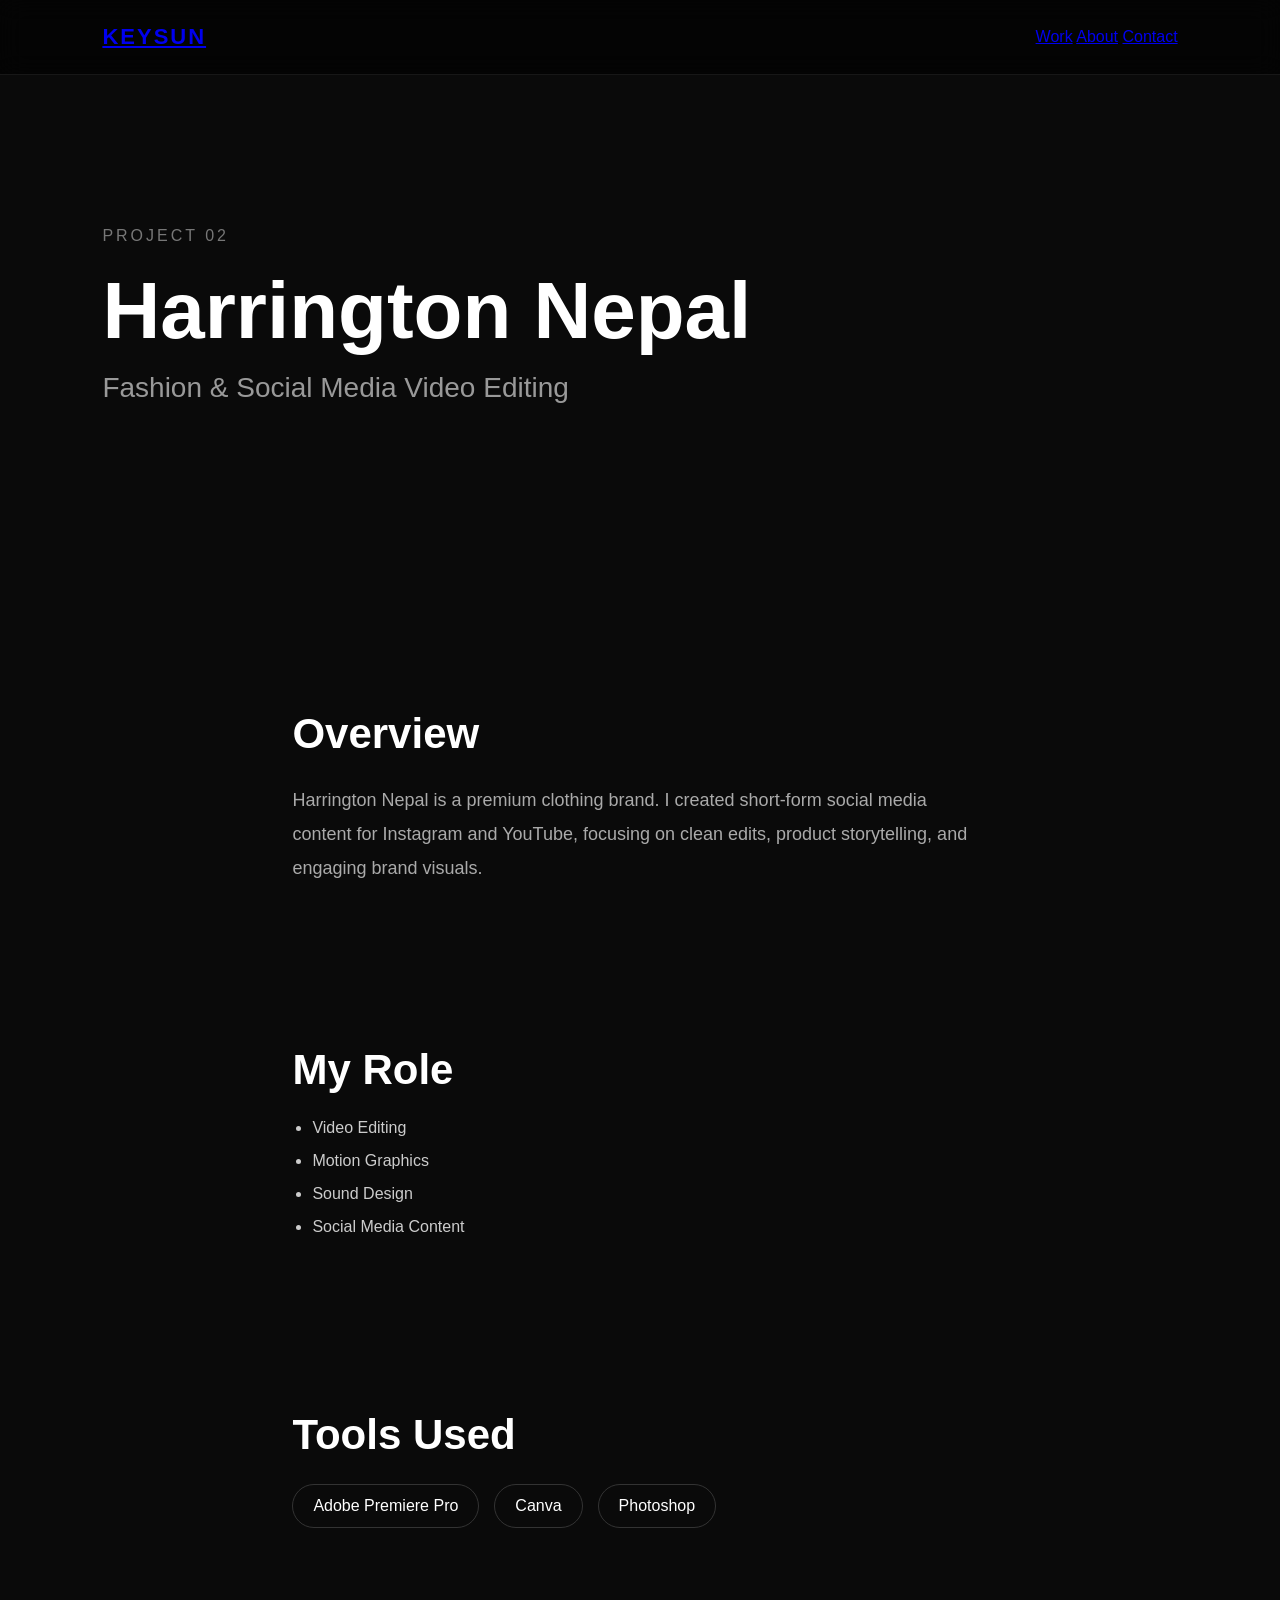
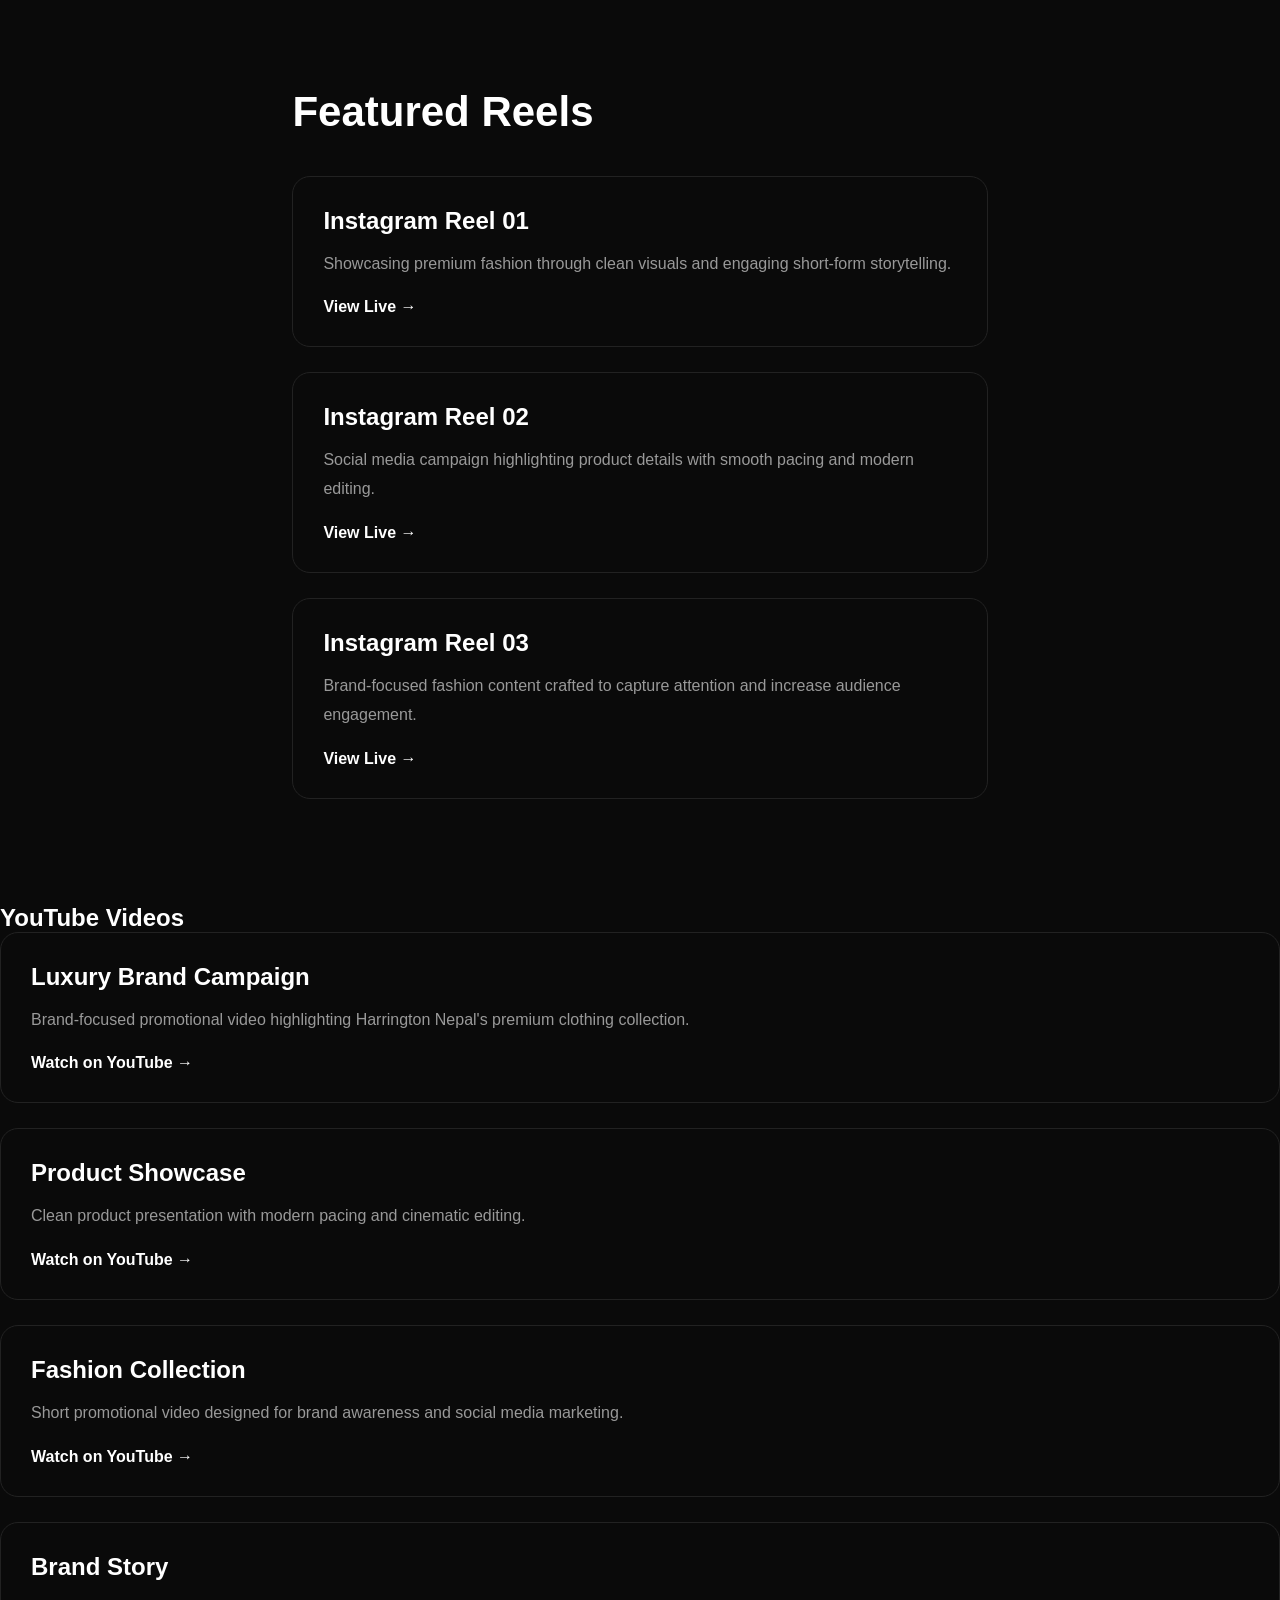
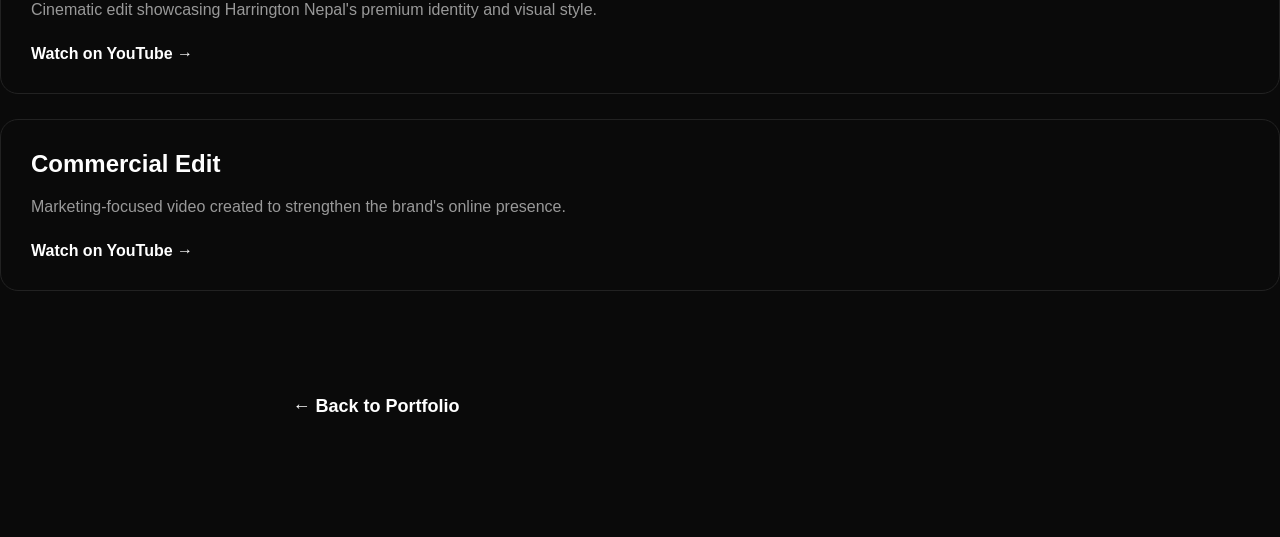
==== project-harrington.html @ 066e3954 "Portfolio v2 update" ====
<!DOCTYPE html>
<html lang="en">

<head>
    <link rel="icon" type="image/png" href="assets/favicon.png">
    <meta name="description" content="Harrington Nepal fashion campaign editing portfolio by KEYSUN.">
<meta charset="UTF-8">
<meta name="viewport" content="width=device-width, initial-scale=1.0">

<title>Harrington Nepal | KEYSUN</title>

<link rel="stylesheet" href="css/style.css">

</head>

<body>

<header class="navbar">

<div class="logo">
<a href="index.html">KEYSUN</a>
</div>

<nav>

<a href="index.html#work">Work</a>

<a href="index.html#about">About</a>

<a href="index.html#contact">Contact</a>

</nav>

</header>

<section class="project-hero">

<p>PROJECT 02</p>

<h1>Harrington Nepal</h1>

<h3>Fashion & Social Media Video Editing</h3>

</section>
<section class="project-overview">

    <h2>Overview</h2>

    <p>
        Harrington Nepal is a premium clothing brand. I created short-form social media content for Instagram and YouTube, focusing on clean edits, product storytelling, and engaging brand visuals.
    </p>

</section>
<section class="project-role">

    <h2>My Role</h2>

    <ul>
        <li>Video Editing</li>
        <li>Motion Graphics</li>
        <li>Sound Design</li>
        <li>Social Media Content</li>
    </ul>

</section>
<section class="project-tools">

    <h2>Tools Used</h2>

    <div class="tools">

        <span>Adobe Premiere Pro</span>

        <span>Canva</span>

        <span>Photoshop</span>

    </div>

</section>
<section class="project-reels">

    <h2>Featured Reels</h2>

    <div class="reel-card">

        <h3>Instagram Reel 01</h3>

        <p>Showcasing premium fashion through clean visuals and engaging short-form storytelling.</p>

        <a href="https://www.instagram.com/reel/DTnQpx7gF3B/" target="_blank">
            View Live →
        </a>

    </div>

    <div class="reel-card">

        <h3>Instagram Reel 02</h3>

        <p>Social media campaign highlighting product details with smooth pacing and modern editing.</p>

        <a href="https://www.instagram.com/reel/DM-aSfKAkCe/" target="_blank">
            View Live →
        </a>

    </div>

    <div class="reel-card">

        <h3>Instagram Reel 03</h3>

        <p>Brand-focused fashion content crafted to capture attention and increase audience engagement.</p>

        <a href="https://www.instagram.com/reel/DOqfhJ9EynB/" target="_blank">
            View Live →
        </a>

    </div>

</section>
<section class="project-youtube">

    <h2>YouTube Videos</h2>

    <div class="reel-card">
        <h3>Luxury Brand Campaign</h3>
        <p>Brand-focused promotional video highlighting Harrington Nepal's premium clothing collection.</p>
        <a href="https://youtu.be/x0qK29-JVkM?si=wUyB1LuCpk2MT06G" target="_blank">
            Watch on YouTube →
        </a>
    </div>

    <div class="reel-card">
        <h3>Product Showcase</h3>
        <p>Clean product presentation with modern pacing and cinematic editing.</p>
        <a href="https://www.youtube.com/watch?v=yCSHp4YODUI" target="_blank">
            Watch on YouTube →
        </a>
    </div>

    <div class="reel-card">
        <h3>Fashion Collection</h3>
        <p>Short promotional video designed for brand awareness and social media marketing.</p>
        <a href="https://www.youtube.com/watch?v=Ddc951ftdpQ" target="_blank">
            Watch on YouTube →
        </a>
    </div>

    <div class="reel-card">
        <h3>Brand Story</h3>
        <p>Cinematic edit showcasing Harrington Nepal's premium identity and visual style.</p>
        <a href="https://www.youtube.com/watch?v=j3Fj5Fa-UUw" target="_blank">
            Watch on YouTube →
        </a>
    </div>

    <div class="reel-card">
        <h3>Commercial Edit</h3>
        <p>Marketing-focused video created to strengthen the brand's online presence.</p>
        <a href="https://www.youtube.com/watch?v=nwTjTxjEHl0" target="_blank">
            Watch on YouTube →
        </a>
    </div>

</section>
</section>
<section class="project-footer">

    <a href="index.html">← Back to Portfolio</a>

</section>

</body>

</html>
---- css/style.css ----
*{
    margin:0;
    padding:0;
    box-sizing:border-box;
}

html{
    scroll-behavior:smooth;
}

body{
    font-family:'Inter',sans-serif;
    background:#000;
    color:#fff;
    overflow-x:hidden;
}
*{
    margin:0;
    padding:0;
    box-sizing:border-box;
}

html{
    scroll-behavior:smooth;
}

body{
    font-family:Inter,Arial,sans-serif;
    background:#0A0A0A;
    color:#fff;
}

.navbar{
    position:fixed;
    top:0;
    left:0;
    width:100%;
    display:flex;
    justify-content:space-between;
    align-items:center;
    padding:24px 8%;
    background:rgba(10,10,10,.75);
    backdrop-filter:blur(16px);
    z-index:1000;
    backdrop-filter: blur(12px);
-webkit-backdrop-filter: blur(12px);
background: rgba(0,0,0,.6);
border-bottom:1px solid rgba(255,255,255,.08);
}

.logo{
    color:#fff;
    text-decoration:none;
    font-size:22px;
    font-weight:700;
    letter-spacing:2px;
}

.nav-links{
    display:flex;
    gap:40px;
    list-style:none;
}

.nav-links a{
    color:#bfbfbf;
    text-decoration:none;
    transition:.3s;
}

.nav-links a:hover{
    color:#fff;
}
/* HERO */

.hero{
    min-height:100vh;
    display:flex;
    flex-direction:column;
    justify-content:center;
    padding:0 8%;
}

.hero-tag{
    color:#8a8a8a;
    letter-spacing:3px;
    font-size:14px;
    margin-bottom:20px;
}

.hero h1{
    font-size:clamp(48px,8vw,96px);
    line-height:1;
    max-width:900px;
    margin-bottom:30px;
    max-width:900px;
    letter-spacing:-3px;
}

.hero-description{
  max-width:650px;
line-height:1.8;
color:#9e9e9e;
}

.hero-buttons{
    display:flex;
    gap:20px;
}

.btn-primary,
.btn-secondary{
    padding:16px 32px;
    border-radius:999px;
    text-decoration:none;
    transition:.3s;
}

.btn-primary{
    background:#fff;
    color:#000;
    font-weight:600;
}

.btn-secondary{
    border:1px solid #fff;
    color:#fff;
}

.btn-primary:hover,
.btn-secondary:hover{
    transform:translateY(-4px);
}
/* Featured Work */

.featured-work{
    padding:120px 8%;
}

.section-title p{
    color:#888;
    letter-spacing:3px;
    margin-bottom:10px;
}

.section-title h2{
    font-size:52px;
    margin-bottom:70px;
}

.project-card{
    display:flex;
    gap:60px;
    padding:60px 0;
    border-top:1px solid #222;
    background:#0d0d0d;
border:1px solid #1f1f1f;
border-radius:20px;
padding:40px;
}

.project-number{
    font-size:20px;
    color:#777;
    min-width:60px;
}

.project-info h3{
    font-size:42px;
    margin-bottom:20px;
}

.project-info p{
    max-width:700px;
    color:#999;
    line-height:1.8;
    margin-bottom:25px;
}

.project-info a{
    color:white;
    text-decoration:none;
    font-weight:600;
}

.project-info a:hover{
    opacity:.7;
}
/* PROJECT PAGE */

.project-hero{
    min-height:70vh;
    display:flex;
    flex-direction:column;
    justify-content:center;
    padding:0 8%;
}

.project-hero p{
    color:#777;
    letter-spacing:3px;
    margin-bottom:20px;
}

.project-hero h1{
    font-size:80px;
    margin-bottom:15px;
}

.project-hero h3{
    color:#999;
    font-size:28px;
    font-weight:400;
}
.project-overview,
.project-role,
.project-tools{

    max-width:900px;
    margin:auto;
    padding:80px 8%;
}

.project-overview h2,
.project-role h2,
.project-tools h2{

    font-size:42px;
    margin-bottom:25px;
}

.project-overview p{

    color:#aaa;
    line-height:1.9;
    font-size:18px;
}

.project-role ul{

    padding-left:20px;
}

.project-role li{

    margin-bottom:15px;
    color:#ccc;
}

.tools{

    display:flex;
    gap:15px;
    flex-wrap:wrap;
}

.tools span{

    border:1px solid #333;
    padding:12px 20px;
    border-radius:999px;
}   /* FEATURED REELS */

.project-reels{
    max-width:900px;
    margin:auto;
    padding:80px 8%;
}

.project-reels h2{
    font-size:42px;
    margin-bottom:40px;
}

.reel-card{
    border:1px solid #222;
    border-radius:18px;
    padding:30px;
    margin-bottom:25px;
    transition:.3s;
}

    .reel-card:hover{
    border-color:#666;
    transform:translateY(-4px);
}

.reel-card h3{
    font-size:24px;
    margin-bottom:15px;
}

.reel-card p{
    color:#999;
    line-height:1.8;
    margin-bottom:20px;
}

.reel-card a{
    color:#fff;
    text-decoration:none;
    font-weight:600;
}
.project-footer{
    max-width:900px;
    margin:auto;
    padding:80px 8% 120px;
}

.project-footer a{
    color:#fff;
    text-decoration:none;
    font-size:18px;
    font-weight:600;
}

.project-footer a:hover{
    opacity:.7;
}
/* ABOUT */

.about{

    padding:140px 8%;
}

.about h2{

    font-size:56px;
    max-width:900px;
    margin:20px 0 30px;
    line-height:1.2;
}

.about-text{

    max-width:750px;
    color:#999;
    line-height:1.9;
    font-size:18px;
}
/* CONTACT */

.contact{
    padding:140px 8%;
}

.contact h2{
    font-size:56px;
    margin:20px 0;
}

.contact-text{
    max-width:700px;
    color:#999;
    line-height:1.8;
    margin-bottom:40px;
}

.contact-links{
    display:flex;
    gap:20px;
    flex-wrap:wrap;
}

.contact-links a{
    color:#fff;
    text-decoration:none;
    padding:14px 26px;
    border:1px solid #333;
    border-radius:999px;
    transition:.3s;
}

.contact-links a:hover{
    background:#fff;
    color:#000;
}
/* ===========================
   MOBILE RESPONSIVE
=========================== */

@media (max-width:768px){

    .navbar{
        padding:20px 6%;
    }

    .nav-links{
        gap:20px;
    }

    .logo{
        font-size:18px;
    }

    .hero{
        padding:120px 6% 80px;
    }

    .hero h1{
        font-size:clamp(40px,10vw,60px);
    }

    .hero-description{
        font-size:16px;
    }

    .hero-buttons{
        flex-direction:column;
        align-items:flex-start;
    }

    .featured-work,
    .about,
    .contact,
    .projects-page{
        padding:80px 6%;
    }

    .project-card{
        flex-direction:column;
        gap:20px;
    }

    .project-info h3{
        font-size:30px;
    }

    .about h2,
    .contact h2,
    .projects-page h1{
        font-size:40px;
    }

    .project-hero h1{
        font-size:48px;
    }

    .project-overview h2,
    .project-role h2,
    .project-tools h2,
    .project-reels h2{
        font-size:32px;
    }

    .contact-links{
        flex-direction:column;
    }

    .contact-links a{
        width:100%;
        text-align:center;
    }

}
.project-card{
    transition:.35s ease;
}

.project-card:hover{
    transform:translateY(-10px);
}

.primary-btn,
.secondary-btn{
    transition:.3s ease;
}

.primary-btn:hover{
    transform:translateY(-3px);
}

.secondary-btn:hover{
    transform:translateY(-3px);
}
/* SKILLS */

.skills{
    padding:120px 8%;
}

.skills h2{
    font-size:56px;
    margin:20px 0 50px;
}

.skills-grid{
    display:grid;
    grid-template-columns:repeat(auto-fit,minmax(250px,1fr));
    gap:25px;
}

.skill-card{
    background:#111;
    border:1px solid #222;
    border-radius:20px;
    padding:30px;
    transition:.3s;
}

.skill-card:hover{
    transform:translateY(-8px);
    border-color:#555;
}

.skill-card h3{
    margin-bottom:12px;
}

.skill-card p{
    color:#999;
}
/* FOOTER */

.footer{
    padding:80px 8% 40px;
    border-top:1px solid #222;
    text-align:center;
}

.footer-logo h2{
    font-size:32px;
    margin-bottom:10px;
}

.footer-logo p{
    color:#888;
    margin-bottom:40px;
}

.footer-links{
    display:flex;
    justify-content:center;
    gap:25px;
    flex-wrap:wrap;
    margin-bottom:40px;
}

.footer-links a{
    color:#fff;
    text-decoration:none;
    transition:.3s;
}

.footer-links a:hover{
    color:#999;
}

.copyright{
    color:#666;
    font-size:14px;
}
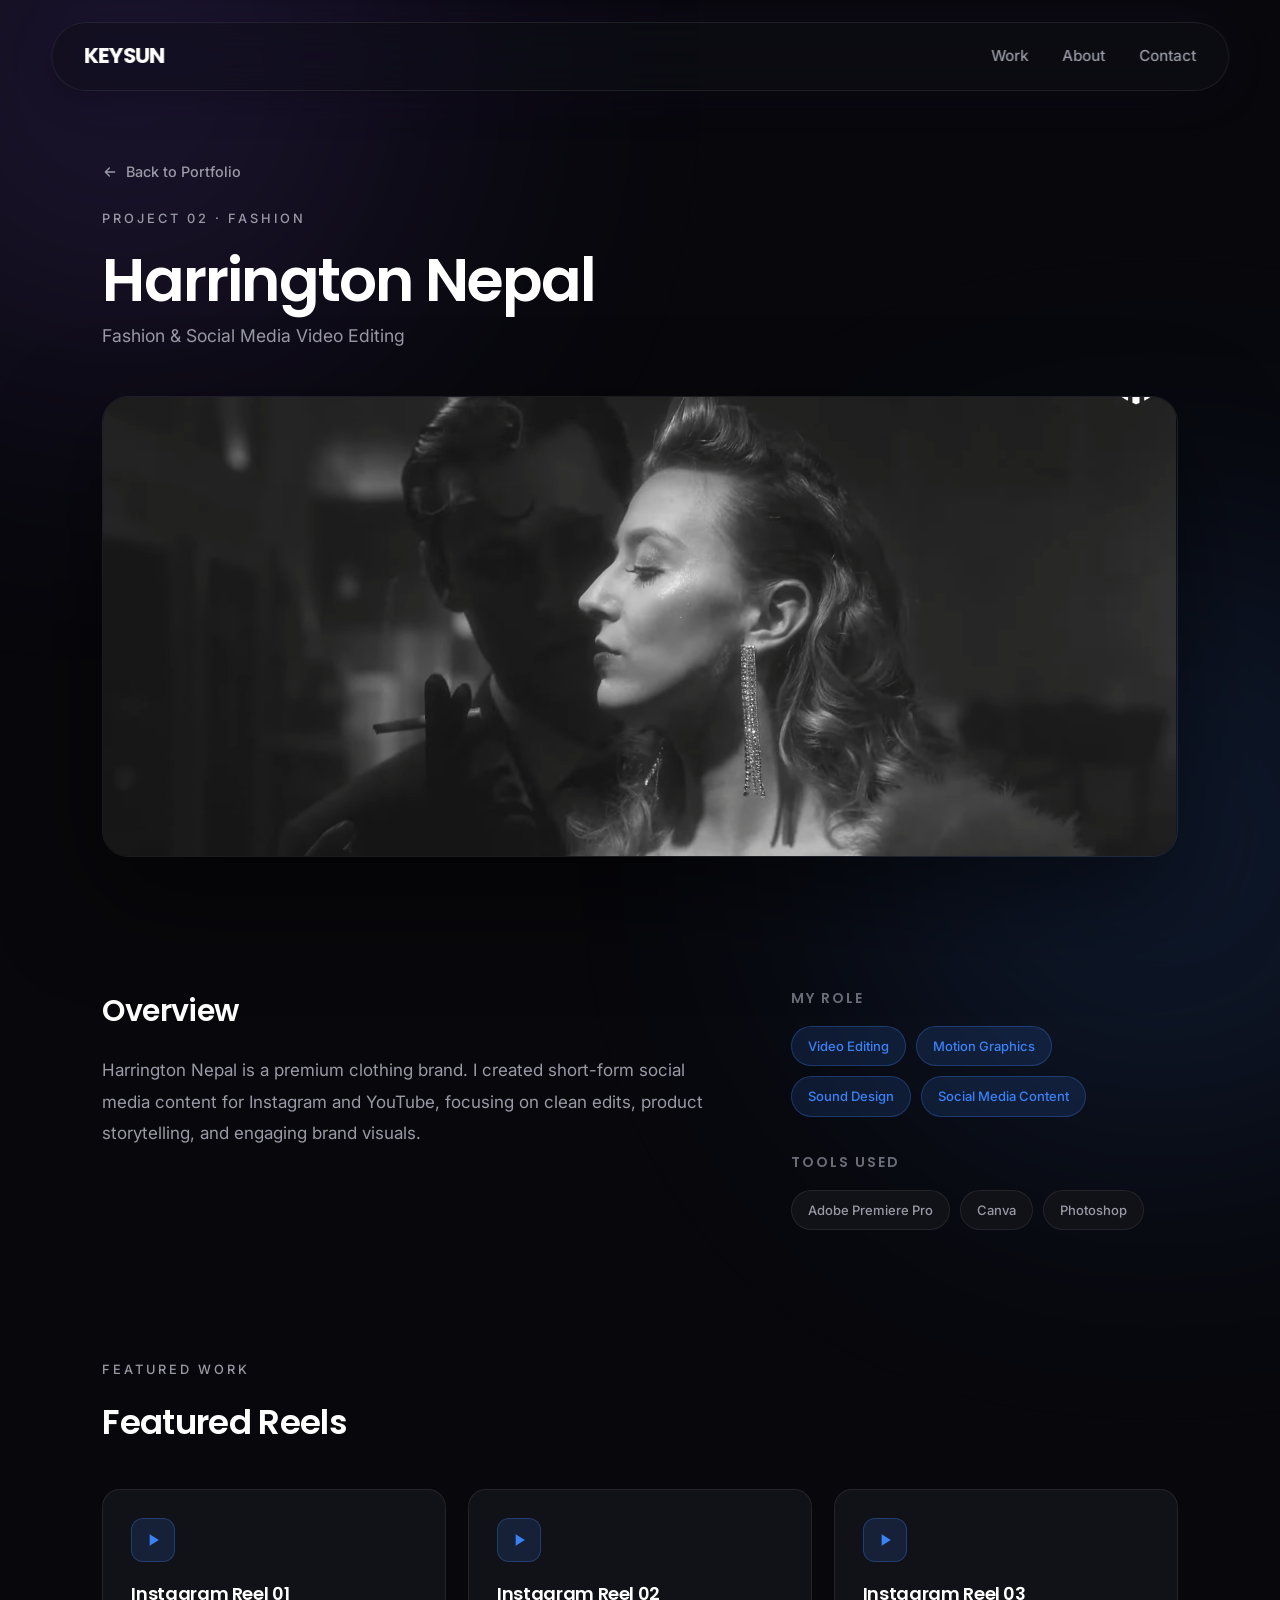
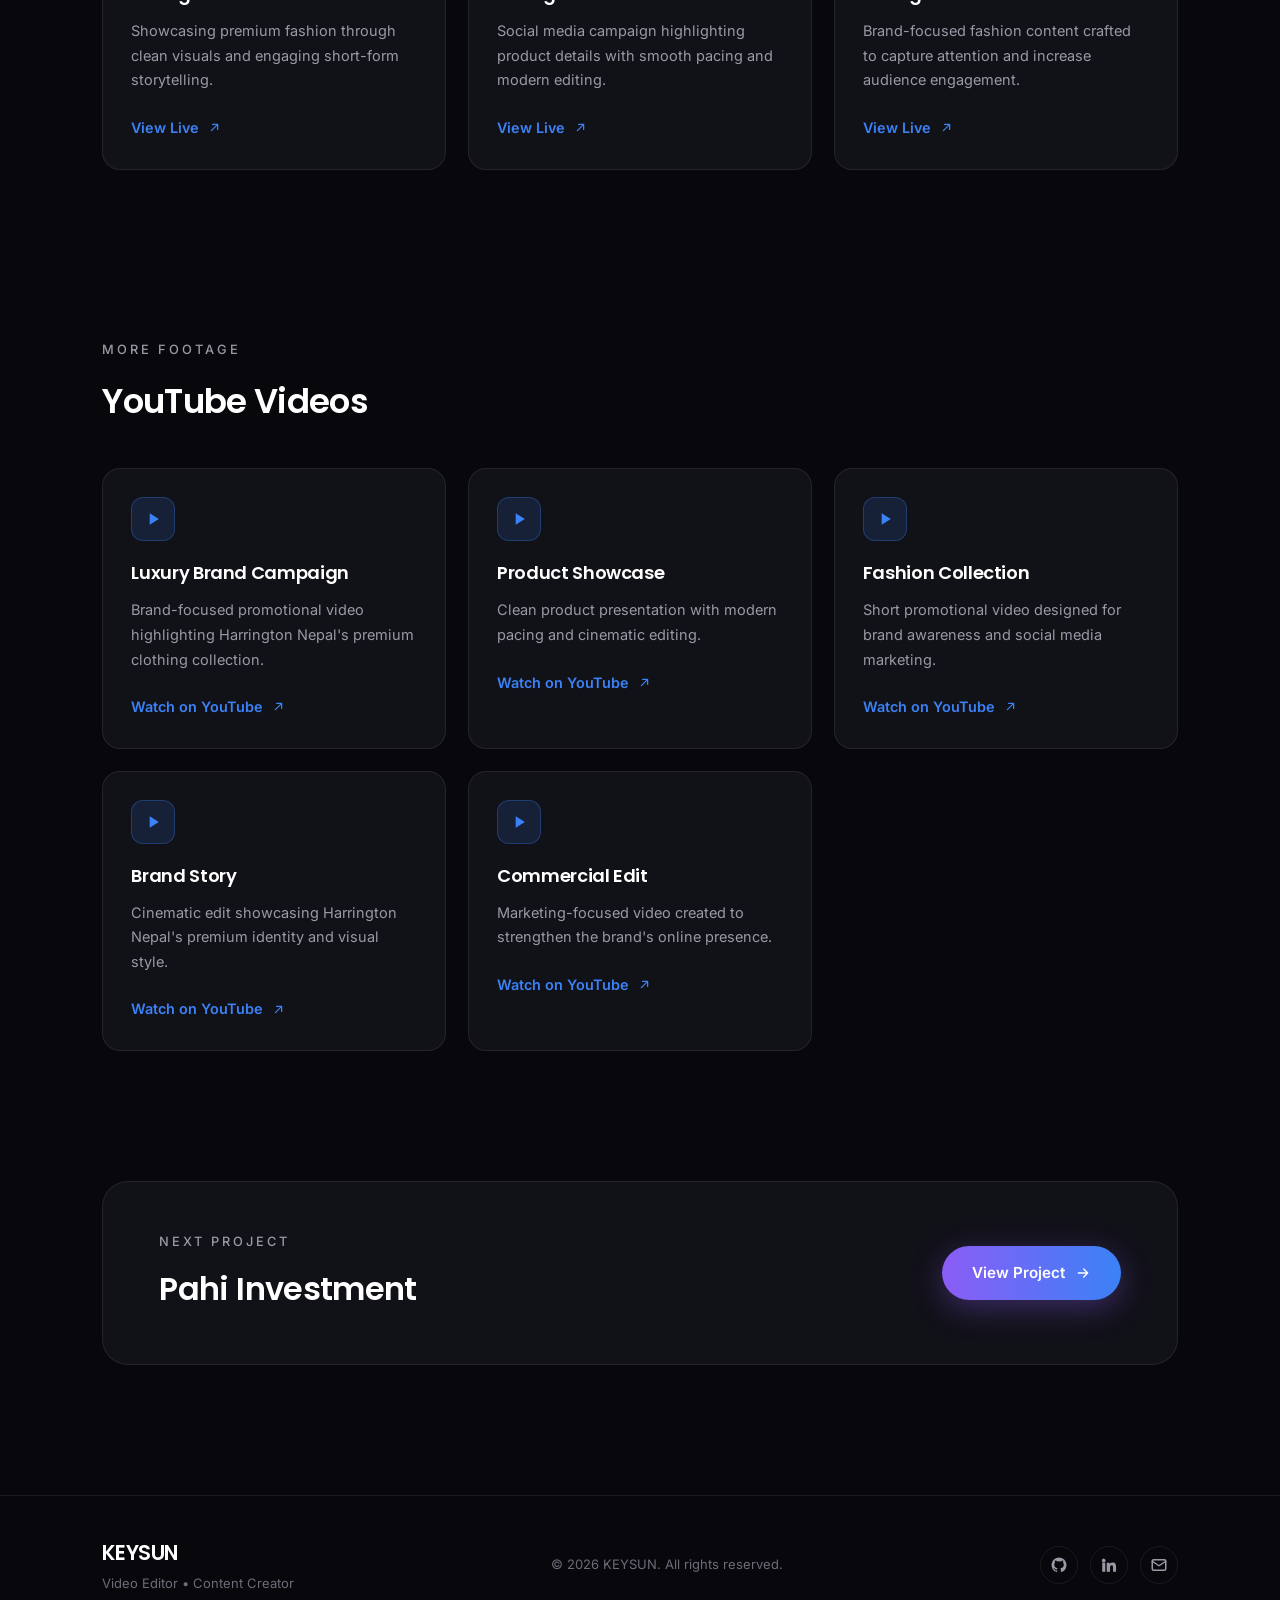
==== commit df4a5bb1: "Update portfolio website" ====
--- a/project-harrington.html
+++ b/project-harrington.html
@@ -2,175 +2,253 @@
 <html lang="en">
 
 <head>
-    <link rel="icon" type="image/png" href="assets/favicon.png">
-    <meta name="description" content="Harrington Nepal fashion campaign editing portfolio by KEYSUN.">
-<meta charset="UTF-8">
-<meta name="viewport" content="width=device-width, initial-scale=1.0">
-
-<title>Harrington Nepal | KEYSUN</title>
-
-<link rel="stylesheet" href="css/style.css">
-
+    <title>Harrington Nepal | KEYSUN Case Study</title>
+    <link rel="icon" href="data:image/svg+xml,%3Csvg xmlns='http://www.w3.org/2000/svg' viewBox='0 0 100 100'%3E%3Crect width='100' height='100' rx='24' fill='%230a0a0f'/%3E%3Ctext x='50' y='68' font-size='58' font-family='Poppins,sans-serif' font-weight='700' fill='%233b82f6' text-anchor='middle'%3EK%3C/text%3E%3C/svg%3E">
+    <meta charset="UTF-8">
+    <meta name="viewport" content="width=device-width, initial-scale=1.0">
+    <meta name="description" content="Case study showcasing fashion and commercial video editing work for Harrington Nepal by KEYSUN.">
+
+    <link rel="stylesheet" href="css/style.css">
+    <link rel="preconnect" href="https://fonts.googleapis.com">
+    <link rel="preconnect" href="https://fonts.gstatic.com" crossorigin>
+    <link href="https://fonts.googleapis.com/css2?family=Poppins:wght@500;600;700;800&family=Inter:wght@300;400;500;600;700&display=swap" rel="stylesheet">
 </head>
 
 <body>
-
-<header class="navbar">
-
-<div class="logo">
-<a href="index.html">KEYSUN</a>
-</div>
-
-<nav>
-
-<a href="index.html#work">Work</a>
-
-<a href="index.html#about">About</a>
-
-<a href="index.html#contact">Contact</a>
-
-</nav>
-
-</header>
-
-<section class="project-hero">
-
-<p>PROJECT 02</p>
-
-<h1>Harrington Nepal</h1>
-
-<h3>Fashion & Social Media Video Editing</h3>
-
-</section>
-<section class="project-overview">
-
-    <h2>Overview</h2>
-
-    <p>
-        Harrington Nepal is a premium clothing brand. I created short-form social media content for Instagram and YouTube, focusing on clean edits, product storytelling, and engaging brand visuals.
-    </p>
-
-</section>
-<section class="project-role">
-
-    <h2>My Role</h2>
-
-    <ul>
-        <li>Video Editing</li>
-        <li>Motion Graphics</li>
-        <li>Sound Design</li>
-        <li>Social Media Content</li>
-    </ul>
-
-</section>
-<section class="project-tools">
-
-    <h2>Tools Used</h2>
-
-    <div class="tools">
-
-        <span>Adobe Premiere Pro</span>
-
-        <span>Canva</span>
-
-        <span>Photoshop</span>
-
-    </div>
-
-</section>
-<section class="project-reels">
-
-    <h2>Featured Reels</h2>
-
-    <div class="reel-card">
-
-        <h3>Instagram Reel 01</h3>
-
-        <p>Showcasing premium fashion through clean visuals and engaging short-form storytelling.</p>
-
-        <a href="https://www.instagram.com/reel/DTnQpx7gF3B/" target="_blank">
-            View Live →
+    <div class="bg-glow glow-1"></div>
+    <div class="bg-glow glow-2"></div>
+    <div class="noise"></div>
+
+    <!-- Navbar -->
+    <nav class="navbar">
+        <a href="index.html" class="logo">KEYSUN</a>
+
+        <ul class="nav-links">
+            <li><a href="index.html#work">Work</a></li>
+            <li><a href="index.html#about">About</a></li>
+            <li><a href="index.html#contact">Contact</a></li>
+        </ul>
+
+        <button class="nav-toggle" aria-label="Toggle menu" aria-expanded="false">
+            <span></span><span></span><span></span>
+        </button>
+    </nav>
+
+    <!-- Project Hero -->
+    <section class="project-hero-page">
+
+        <a href="index.html" class="back-link">
+            <svg width="16" height="16" viewBox="0 0 24 24" fill="none"><path d="M19 12H5M11 6l-6 6 6 6" stroke="currentColor" stroke-width="2" stroke-linecap="round" stroke-linejoin="round"/></svg>
+            Back to Portfolio
         </a>
 
-    </div>
-
-    <div class="reel-card">
-
-        <h3>Instagram Reel 02</h3>
-
-        <p>Social media campaign highlighting product details with smooth pacing and modern editing.</p>
-
-        <a href="https://www.instagram.com/reel/DM-aSfKAkCe/" target="_blank">
-            View Live →
-        </a>
-
-    </div>
-
-    <div class="reel-card">
-
-        <h3>Instagram Reel 03</h3>
-
-        <p>Brand-focused fashion content crafted to capture attention and increase audience engagement.</p>
-
-        <a href="https://www.instagram.com/reel/DOqfhJ9EynB/" target="_blank">
-            View Live →
-        </a>
-
-    </div>
-
-</section>
-<section class="project-youtube">
-
-    <h2>YouTube Videos</h2>
-
-    <div class="reel-card">
-        <h3>Luxury Brand Campaign</h3>
-        <p>Brand-focused promotional video highlighting Harrington Nepal's premium clothing collection.</p>
-        <a href="https://youtu.be/x0qK29-JVkM?si=wUyB1LuCpk2MT06G" target="_blank">
-            Watch on YouTube →
-        </a>
-    </div>
-
-    <div class="reel-card">
-        <h3>Product Showcase</h3>
-        <p>Clean product presentation with modern pacing and cinematic editing.</p>
-        <a href="https://www.youtube.com/watch?v=yCSHp4YODUI" target="_blank">
-            Watch on YouTube →
-        </a>
-    </div>
-
-    <div class="reel-card">
-        <h3>Fashion Collection</h3>
-        <p>Short promotional video designed for brand awareness and social media marketing.</p>
-        <a href="https://www.youtube.com/watch?v=Ddc951ftdpQ" target="_blank">
-            Watch on YouTube →
-        </a>
-    </div>
-
-    <div class="reel-card">
-        <h3>Brand Story</h3>
-        <p>Cinematic edit showcasing Harrington Nepal's premium identity and visual style.</p>
-        <a href="https://www.youtube.com/watch?v=j3Fj5Fa-UUw" target="_blank">
-            Watch on YouTube →
-        </a>
-    </div>
-
-    <div class="reel-card">
-        <h3>Commercial Edit</h3>
-        <p>Marketing-focused video created to strengthen the brand's online presence.</p>
-        <a href="https://www.youtube.com/watch?v=nwTjTxjEHl0" target="_blank">
-            Watch on YouTube →
-        </a>
-    </div>
-
-</section>
-</section>
-<section class="project-footer">
-
-    <a href="index.html">← Back to Portfolio</a>
-
-</section>
-
+        <p class="hero-tag">PROJECT 02 &middot; FASHION</p>
+        <h1>Harrington Nepal</h1>
+        <p class="project-subtitle">Fashion &amp; Social Media Video Editing</p>
+
+        <div class="project-hero-media fallback-blue">
+            <video autoplay muted loop playsinline poster="assets/images/harrington-thumbnail.jpg">
+                <source src="assets/videos/harrington-preview.mp4" type="video/mp4">
+            </video>
+        </div>
+    </section>
+
+    <!-- Overview + Details -->
+    <section class="project-detail">
+
+        <div class="detail-grid">
+
+            <div class="detail-main">
+                <h2>Overview</h2>
+                <p>
+                    Harrington Nepal is a premium clothing brand. I created short-form
+                    social media content for Instagram and YouTube, focusing on clean
+                    edits, product storytelling, and engaging brand visuals.
+                </p>
+            </div>
+
+            <aside class="detail-side">
+
+                <div class="detail-block">
+                    <h3>My Role</h3>
+                    <div class="tag-list">
+                        <span class="tag blue">Video Editing</span>
+                        <span class="tag blue">Motion Graphics</span>
+                        <span class="tag blue">Sound Design</span>
+                        <span class="tag blue">Social Media Content</span>
+                    </div>
+                </div>
+
+                <div class="detail-block">
+                    <h3>Tools Used</h3>
+                    <div class="tag-list">
+                        <span class="tag">Adobe Premiere Pro</span>
+                        <span class="tag">Canva</span>
+                        <span class="tag">Photoshop</span>
+                    </div>
+                </div>
+
+            </aside>
+
+        </div>
+    </section>
+
+    <!-- Featured Reels -->
+    <section class="project-reels">
+
+        <p class="hero-tag">FEATURED WORK</p>
+        <h2>Featured Reels</h2>
+
+        <div class="reels-grid">
+
+            <div class="reel-card">
+                <div class="reel-icon blue">
+                    <svg width="20" height="20" viewBox="0 0 24 24" fill="currentColor"><path d="M8 5v14l11-7z"/></svg>
+                </div>
+                <h3>Instagram Reel 01</h3>
+                <p>Showcasing premium fashion through clean visuals and engaging short-form storytelling.</p>
+                <a href="https://www.instagram.com/reel/DTnQpx7gF3B/" target="_blank" rel="noopener noreferrer" class="reel-link blue">
+                    View Live
+                    <svg width="15" height="15" viewBox="0 0 24 24" fill="none"><path d="M7 17L17 7M9 7h8v8" stroke="currentColor" stroke-width="2" stroke-linecap="round" stroke-linejoin="round"/></svg>
+                </a>
+            </div>
+
+            <div class="reel-card">
+                <div class="reel-icon blue">
+                    <svg width="20" height="20" viewBox="0 0 24 24" fill="currentColor"><path d="M8 5v14l11-7z"/></svg>
+                </div>
+                <h3>Instagram Reel 02</h3>
+                <p>Social media campaign highlighting product details with smooth pacing and modern editing.</p>
+                <a href="https://www.instagram.com/reel/DM-aSfKAkCe/" target="_blank" rel="noopener noreferrer" class="reel-link blue">
+                    View Live
+                    <svg width="15" height="15" viewBox="0 0 24 24" fill="none"><path d="M7 17L17 7M9 7h8v8" stroke="currentColor" stroke-width="2" stroke-linecap="round" stroke-linejoin="round"/></svg>
+                </a>
+            </div>
+
+            <div class="reel-card">
+                <div class="reel-icon blue">
+                    <svg width="20" height="20" viewBox="0 0 24 24" fill="currentColor"><path d="M8 5v14l11-7z"/></svg>
+                </div>
+                <h3>Instagram Reel 03</h3>
+                <p>Brand-focused fashion content crafted to capture attention and increase audience engagement.</p>
+                <a href="https://www.instagram.com/reel/DOqfhJ9EynB/" target="_blank" rel="noopener noreferrer" class="reel-link blue">
+                    View Live
+                    <svg width="15" height="15" viewBox="0 0 24 24" fill="none"><path d="M7 17L17 7M9 7h8v8" stroke="currentColor" stroke-width="2" stroke-linecap="round" stroke-linejoin="round"/></svg>
+                </a>
+            </div>
+
+        </div>
+    </section>
+
+    <!-- YouTube Videos -->
+    <section class="project-reels project-youtube">
+
+        <p class="hero-tag">MORE FOOTAGE</p>
+        <h2>YouTube Videos</h2>
+
+        <div class="reels-grid">
+
+            <div class="reel-card">
+                <div class="reel-icon blue">
+                    <svg width="20" height="20" viewBox="0 0 24 24" fill="currentColor"><path d="M8 5v14l11-7z"/></svg>
+                </div>
+                <h3>Luxury Brand Campaign</h3>
+                <p>Brand-focused promotional video highlighting Harrington Nepal's premium clothing collection.</p>
+                <a href="https://youtu.be/x0qK29-JVkM?si=wUyB1LuCpk2MT06G" target="_blank" rel="noopener noreferrer" class="reel-link blue">
+                    Watch on YouTube
+                    <svg width="15" height="15" viewBox="0 0 24 24" fill="none"><path d="M7 17L17 7M9 7h8v8" stroke="currentColor" stroke-width="2" stroke-linecap="round" stroke-linejoin="round"/></svg>
+                </a>
+            </div>
+
+            <div class="reel-card">
+                <div class="reel-icon blue">
+                    <svg width="20" height="20" viewBox="0 0 24 24" fill="currentColor"><path d="M8 5v14l11-7z"/></svg>
+                </div>
+                <h3>Product Showcase</h3>
+                <p>Clean product presentation with modern pacing and cinematic editing.</p>
+                <a href="https://www.youtube.com/watch?v=yCSHp4YODUI" target="_blank" rel="noopener noreferrer" class="reel-link blue">
+                    Watch on YouTube
+                    <svg width="15" height="15" viewBox="0 0 24 24" fill="none"><path d="M7 17L17 7M9 7h8v8" stroke="currentColor" stroke-width="2" stroke-linecap="round" stroke-linejoin="round"/></svg>
+                </a>
+            </div>
+
+            <div class="reel-card">
+                <div class="reel-icon blue">
+                    <svg width="20" height="20" viewBox="0 0 24 24" fill="currentColor"><path d="M8 5v14l11-7z"/></svg>
+                </div>
+                <h3>Fashion Collection</h3>
+                <p>Short promotional video designed for brand awareness and social media marketing.</p>
+                <a href="https://www.youtube.com/watch?v=Ddc951ftdpQ" target="_blank" rel="noopener noreferrer" class="reel-link blue">
+                    Watch on YouTube
+                    <svg width="15" height="15" viewBox="0 0 24 24" fill="none"><path d="M7 17L17 7M9 7h8v8" stroke="currentColor" stroke-width="2" stroke-linecap="round" stroke-linejoin="round"/></svg>
+                </a>
+            </div>
+
+            <div class="reel-card">
+                <div class="reel-icon blue">
+                    <svg width="20" height="20" viewBox="0 0 24 24" fill="currentColor"><path d="M8 5v14l11-7z"/></svg>
+                </div>
+                <h3>Brand Story</h3>
+                <p>Cinematic edit showcasing Harrington Nepal's premium identity and visual style.</p>
+                <a href="https://www.youtube.com/watch?v=j3Fj5Fa-UUw" target="_blank" rel="noopener noreferrer" class="reel-link blue">
+                    Watch on YouTube
+                    <svg width="15" height="15" viewBox="0 0 24 24" fill="none"><path d="M7 17L17 7M9 7h8v8" stroke="currentColor" stroke-width="2" stroke-linecap="round" stroke-linejoin="round"/></svg>
+                </a>
+            </div>
+
+            <div class="reel-card">
+                <div class="reel-icon blue">
+                    <svg width="20" height="20" viewBox="0 0 24 24" fill="currentColor"><path d="M8 5v14l11-7z"/></svg>
+                </div>
+                <h3>Commercial Edit</h3>
+                <p>Marketing-focused video created to strengthen the brand's online presence.</p>
+                <a href="https://www.youtube.com/watch?v=nwTjTxjEHl0" target="_blank" rel="noopener noreferrer" class="reel-link blue">
+                    Watch on YouTube
+                    <svg width="15" height="15" viewBox="0 0 24 24" fill="none"><path d="M7 17L17 7M9 7h8v8" stroke="currentColor" stroke-width="2" stroke-linecap="round" stroke-linejoin="round"/></svg>
+                </a>
+            </div>
+
+        </div>
+    </section>
+
+    <!-- Next project / CTA -->
+    <section class="project-cta">
+        <div class="project-cta-inner">
+            <div>
+                <p class="hero-tag">NEXT PROJECT</p>
+                <h2>Pahi Investment</h2>
+            </div>
+            <a href="project-pahi.html" class="btn-primary">
+                View Project
+                <svg width="16" height="16" viewBox="0 0 24 24" fill="none"><path d="M5 12h14M13 6l6 6-6 6" stroke="currentColor" stroke-width="2" stroke-linecap="round" stroke-linejoin="round"/></svg>
+            </a>
+        </div>
+    </section>
+
+    <footer class="footer">
+
+        <div class="footer-logo">
+            <h2>KEYSUN</h2>
+            <p>Video Editor • Content Creator</p>
+        </div>
+
+        <p class="copyright">© 2026 KEYSUN. All rights reserved.</p>
+
+        <div class="footer-links">
+            <a href="https://github.com/keysunx" target="_blank" rel="noopener noreferrer" aria-label="GitHub">
+                <svg width="18" height="18" viewBox="0 0 24 24" fill="currentColor"><path d="M12 2a10 10 0 00-3.16 19.49c.5.09.68-.22.68-.48v-1.7c-2.78.6-3.37-1.34-3.37-1.34-.46-1.16-1.11-1.47-1.11-1.47-.91-.62.07-.6.07-.6 1 .07 1.53 1.03 1.53 1.03.9 1.53 2.36 1.09 2.94.83.09-.65.35-1.09.63-1.34-2.22-.25-4.56-1.11-4.56-4.93 0-1.09.39-1.98 1.03-2.68-.1-.25-.45-1.27.1-2.65 0 0 .84-.27 2.75 1.02a9.4 9.4 0 015 0c1.91-1.3 2.75-1.02 2.75-1.02.55 1.38.2 2.4.1 2.65.64.7 1.03 1.59 1.03 2.68 0 3.83-2.34 4.68-4.57 4.92.36.31.68.92.68 1.85v2.75c0 .26.18.58.69.48A10 10 0 0012 2z"/></svg>
+            </a>
+            <a href="https://www.linkedin.com/in/keshanroka/" target="_blank" rel="noopener noreferrer" aria-label="LinkedIn">
+                <svg width="18" height="18" viewBox="0 0 24 24" fill="currentColor"><path d="M4.98 3.5a2.5 2.5 0 11-.02 5 2.5 2.5 0 01.02-5zM3 8.98h4v12H3v-12zM9 8.98h3.8v1.64h.05c.53-1 1.83-2.06 3.77-2.06 4.03 0 4.78 2.65 4.78 6.1v6.32h-4v-5.6c0-1.34-.02-3.06-1.87-3.06-1.87 0-2.16 1.46-2.16 2.96v5.7H9v-12z"/></svg>
+            </a>
+            <a href="mailto:keshanroka1111@gmail.com" aria-label="Email">
+                <svg width="18" height="18" viewBox="0 0 24 24" fill="none"><rect x="3" y="5" width="18" height="14" rx="2" stroke="currentColor" stroke-width="2"/><path d="M3 7l9 6 9-6" stroke="currentColor" stroke-width="2" stroke-linecap="round" stroke-linejoin="round"/></svg>
+            </a>
+        </div>
+
+    </footer>
+
+    <script src="js/script.js"></script>
 </body>
 
-</html>+</html>
--- a/css/style.css
+++ b/css/style.css
@@ -1,553 +1,1744 @@
-*{
-    margin:0;
-    padding:0;
-    box-sizing:border-box;
-}
-
-html{
-    scroll-behavior:smooth;
-}
-
-body{
-    font-family:'Inter',sans-serif;
-    background:#000;
-    color:#fff;
-    overflow-x:hidden;
-}
-*{
-    margin:0;
-    padding:0;
-    box-sizing:border-box;
-}
-
-html{
-    scroll-behavior:smooth;
-}
-
-body{
-    font-family:Inter,Arial,sans-serif;
-    background:#0A0A0A;
-    color:#fff;
-}
-
-.navbar{
-    position:fixed;
-    top:0;
-    left:0;
-    width:100%;
-    display:flex;
-    justify-content:space-between;
-    align-items:center;
-    padding:24px 8%;
-    background:rgba(10,10,10,.75);
-    backdrop-filter:blur(16px);
-    z-index:1000;
+/* =========================================================
+   KEYSUN PORTFOLIO — STYLE SYSTEM
+   Fonts: Poppins (display) / Inter (body)
+   Accents: Purple #8B5CF6 · Blue #3B82F6 · Green #10B981
+
+   TABLE OF CONTENTS
+   1.  Variables / Theme
+   2.  Global Reset
+   3.  Background Ambience
+   4.  Typography & Utilities
+   5.  Navigation
+   6.  Buttons
+   7.  Hero Section
+   8.  Hero Visual
+   9.  About Section
+   10. Skills Section
+   11. Projects Section
+   12. Contact Section
+   13. Footer
+   14. Project / Case Study Pages
+   15. Animations
+   16. Responsive / Media Queries
+========================================================= */
+
+
+/* =========================
+   1. VARIABLES / THEME
+========================= */
+
+:root {
+
+    --bg: #08080c;
+    --surface: rgba(255, 255, 255, .03);
+    --surface-2: #111118;
+
+    --text: #ffffff;
+    --text-secondary: #9a9aa6;
+    --text-tertiary: #6c6c78;
+
+    --border: rgba(255, 255, 255, .08);
+    --border-strong: rgba(255, 255, 255, .18);
+
+    --purple: #8b5cf6;
+    --blue: #3b82f6;
+    --green: #10b981;
+
+    --purple-soft: rgba(139, 92, 246, .14);
+    --blue-soft: rgba(59, 130, 246, .14);
+    --green-soft: rgba(16, 185, 129, .14);
+
+    --radius-lg: 26px;
+    --radius-md: 18px;
+    --radius-sm: 12px;
+
+    --ease: cubic-bezier(.16, .8, .24, 1);
+    --transition: .3s var(--ease);
+
+    --container: 1360px;
+}
+
+
+/* =========================
+   2. GLOBAL RESET
+========================= */
+
+* {
+    margin: 0;
+    padding: 0;
+    box-sizing: border-box;
+}
+
+html {
+    scroll-behavior: smooth;
+}
+
+body {
+    font-family: 'Inter', sans-serif;
+    background: var(--bg);
+    color: var(--text);
+    overflow-x: hidden;
+    position: relative;
+    line-height: 1.6;
+}
+
+h1, h2, h3 {
+    font-family: 'Poppins', sans-serif;
+    font-weight: 600;
+    letter-spacing: -.02em;
+}
+
+img {
+    display: block;
+    max-width: 100%;
+}
+
+a {
+    text-decoration: none;
+    color: inherit;
+}
+
+ul {
+    list-style: none;
+}
+
+section {
+    padding: 130px 8%;
+    max-width: var(--container);
+    margin: 0 auto;
+}
+
+::selection {
+    background: var(--purple);
+    color: #fff;
+}
+
+:focus-visible {
+    outline: 2px solid var(--purple);
+    outline-offset: 3px;
+}
+
+
+/* =========================
+   3. BACKGROUND AMBIENCE
+========================= */
+
+.bg-glow {
+    position: fixed;
+    width: 560px;
+    height: 560px;
+    border-radius: 50%;
+    filter: blur(150px);
+    opacity: .18;
+    pointer-events: none;
+    z-index: -2;
+}
+
+.glow-1 {
+    background: var(--purple);
+    top: -200px;
+    left: -160px;
+}
+
+.glow-2 {
+    background: var(--blue);
+    bottom: -220px;
+    right: -160px;
+}
+
+.glow-3 {
+    background: var(--green);
+    top: 55%;
+    left: 45%;
+    opacity: .08;
+}
+
+.noise {
+    position: fixed;
+    inset: 0;
+    background-image: url("https://www.transparenttextures.com/patterns/asfalt-light.png");
+    opacity: .03;
+    pointer-events: none;
+    z-index: -1;
+}
+
+
+/* =========================
+   4. TYPOGRAPHY & UTILITIES
+========================= */
+
+.gradient-text {
+    background: linear-gradient(90deg, var(--purple), var(--blue));
+    -webkit-background-clip: text;
+    background-clip: text;
+    color: transparent;
+}
+
+.hero-tag {
+    color: var(--text-secondary);
+    letter-spacing: 3px;
+    font-size: .8rem;
+    font-weight: 500;
+}
+
+.icon-badge {
+    width: 44px;
+    height: 44px;
+    border-radius: var(--radius-sm);
+    display: flex;
+    align-items: center;
+    justify-content: center;
+    margin-bottom: 18px;
+    font-family: 'Poppins', sans-serif;
+    font-weight: 700;
+    font-size: .95rem;
+}
+
+.icon-badge.purple {
+    color: var(--purple);
+    background: var(--purple-soft);
+    border: 1px solid rgba(139, 92, 246, .3);
+}
+
+.icon-badge.blue {
+    color: var(--blue);
+    background: var(--blue-soft);
+    border: 1px solid rgba(59, 130, 246, .3);
+}
+
+.icon-badge.green {
+    color: var(--green);
+    background: var(--green-soft);
+    border: 1px solid rgba(16, 185, 129, .3);
+}
+
+.icon-badge.purple-solid {
+    color: #fff;
+    background: linear-gradient(135deg, var(--purple), #6d28d9);
+}
+
+.icon-badge.blue-solid {
+    color: #fff;
+    background: linear-gradient(135deg, var(--blue), #1e3a8a);
+}
+
+
+/* =========================
+   5. NAVIGATION — LIQUID GLASS
+========================= */
+
+.navbar {
+    position: fixed;
+    top: 22px;
+    left: 50%;
+    transform: translateX(-50%);
+
+    width: 92%;
+    max-width: var(--container);
+
+    display: flex;
+    justify-content: space-between;
+    align-items: center;
+
+    padding: 16px 32px;
+
+    background: rgba(16, 16, 22, .55);
+    backdrop-filter: blur(24px) saturate(160%);
+    -webkit-backdrop-filter: blur(24px) saturate(160%);
+
+    border: 1px solid var(--border);
+    border-radius: 999px;
+
+    box-shadow:
+        0 8px 30px rgba(0, 0, 0, .35),
+        0 0 60px rgba(139, 92, 246, .08);
+
+    z-index: 1000;
+    transition: var(--transition);
+}
+
+.navbar.scrolled {
+    background: rgba(10, 10, 14, .78);
+    border-color: var(--border-strong);
+    box-shadow:
+        0 10px 40px rgba(0, 0, 0, .5),
+        0 0 60px rgba(139, 92, 246, .12);
+}
+
+.logo {
+    font-family: 'Poppins', sans-serif;
+    font-size: 1.35rem;
+    font-weight: 700;
+    letter-spacing: -.03em;
+}
+
+.nav-links {
+    display: flex;
+    align-items: center;
+    gap: 34px;
+}
+
+.nav-links a {
+    color: var(--text-secondary);
+    font-size: .95rem;
+    font-weight: 500;
+    transition: var(--transition);
+    position: relative;
+}
+
+.nav-links a:hover {
+    color: var(--text);
+}
+
+.nav-links a.active {
+    color: #fff;
+}
+
+.nav-links a::after {
+    content: "";
+    position: absolute;
+    left: 0;
+    bottom: -6px;
+    width: 0;
+    height: 2px;
+    background: linear-gradient(90deg, var(--purple), var(--blue));
+    border-radius: 999px;
+    transition: var(--transition);
+}
+
+.nav-links a:hover::after,
+.nav-links a.active::after {
+    width: 100%;
+}
+
+.nav-toggle {
+    display: none;
+    flex-direction: column;
+    justify-content: center;
+    gap: 5px;
+    width: 34px;
+    height: 34px;
+    background: transparent;
+    border: none;
+    cursor: pointer;
+}
+
+.nav-toggle span {
+    display: block;
+    width: 100%;
+    height: 2px;
+    background: #fff;
+    border-radius: 2px;
+    transition: var(--transition);
+}
+
+
+/* =========================
+   6. BUTTONS
+========================= */
+
+.btn-primary {
+    display: inline-flex;
+    align-items: center;
+    gap: 10px;
+    padding: 15px 30px;
+    border-radius: 999px;
+    background: linear-gradient(90deg, var(--purple), var(--blue));
+    color: #fff;
+    font-weight: 600;
+    font-size: .95rem;
+    transition: var(--transition);
+    box-shadow: 0 8px 30px rgba(139, 92, 246, .35);
+}
+
+.btn-primary:hover {
+    transform: translateY(-3px);
+    box-shadow: 0 14px 40px rgba(139, 92, 246, .5);
+}
+
+.btn-secondary {
+    display: inline-flex;
+    align-items: center;
+    gap: 10px;
+    padding: 15px 30px;
+    border-radius: 999px;
+    border: 1px solid var(--border);
+    font-weight: 600;
+    font-size: .95rem;
+    transition: var(--transition);
+}
+
+.btn-secondary:hover {
+    background: rgba(255, 255, 255, .06);
+    border-color: var(--border-strong);
+    transform: translateY(-3px);
+}
+
+.btn-view-all {
+    padding: 13px 26px;
+}
+
+
+/* =========================
+   7. HERO SECTION
+========================= */
+
+.hero {
+    min-height: 100vh;
+    display: grid;
+    grid-template-columns: .9fr 1.1fr;
+    align-items: center;
+    gap: 60px;
+    padding-top: 160px;
+}
+
+.hero-left {
+    position: relative;
+    z-index: 20;
+}
+
+.hero-left h1 {
+    max-width: 620px;
+    font-size: clamp(48px, 5vw, 74px);
+    line-height: 1;
+    letter-spacing: -.04em;
+    margin: 20px 0 22px;
+}
+
+.hero-description {
+    color: var(--text-secondary);
+    max-width: 480px;
+    font-size: 1.08rem;
+    margin-bottom: 36px;
+    line-height: 1.8;
+}
+
+.hero-buttons {
+    display: flex;
+    gap: 16px;
+    flex-wrap: wrap;
+}
+
+
+/* =========================
+   8. HERO VISUAL
+   A custom "exporting a cinematic edit" scene: a glass
+   preview card with footage, scrubber and waveform,
+   orbited by a slow-turning color-grade ring, a film-strip,
+   and small floating status chips (Premiere badge, quality
+   tag, export progress). Pure CSS — no images, no libraries.
+========================= */
+
+.hero-right {
+    position: relative;
+    display: flex;
+    justify-content: center;
+    align-items: center;
+    min-height: 600px;
+    perspective: 1400px;
+}
+
+.hero-visual {
+    position: relative;
+    width: 600px;
+    height: 560px;
+    transform-style: preserve-3d;
+    transform: rotateX(4deg) rotateY(-8deg);
+    animation: visualFloat 6s ease-in-out infinite;
+}
+
+/* Ambient purple/blue glow behind the whole scene */
+
+.hero-visual::before {
+    content: "";
+    position: absolute;
+    width: 500px;
+    height: 320px;
+    left: 60px;
+    top: 110px;
+
+    background:
+        radial-gradient(
+            ellipse,
+            rgba(139, 92, 246, .32),
+            rgba(59, 130, 246, .14),
+            transparent 70%
+        );
+
+    filter: blur(50px);
+    z-index: -5;
+    pointer-events: none;
+}
+
+/* Soft contact shadow on the "floor" beneath the scene */
+
+.hero-visual::after {
+    content: "";
+    position: absolute;
+    width: 460px;
+    height: 90px;
+    left: 60px;
+    bottom: 0;
+
+    border-radius: 50%;
+
+    background: radial-gradient(
+        ellipse,
+        rgba(139, 92, 246, .2),
+        transparent 70%
+    );
+
+    filter: blur(20px);
+    transform: rotateX(70deg);
+    z-index: -4;
+}
+
+/* --- Color-grade rings --------------------------------- */
+/* Two conic-gradient rings that slowly counter-rotate,
+   evoking a color wheel / lens iris behind the preview card. */
+
+.visual-ring {
+    position: absolute;
+    border-radius: 50%;
+    z-index: 1;
+}
+
+.ring-outer {
+    width: 400px;
+    height: 400px;
+    right: 40px;
+    top: 40px;
+
+    background: conic-gradient(
+        from 0deg,
+        rgba(139, 92, 246, .5),
+        transparent 25%,
+        transparent 50%,
+        rgba(59, 130, 246, .4) 75%,
+        rgba(139, 92, 246, .5)
+    );
+
+    -webkit-mask: radial-gradient(farthest-side, transparent calc(100% - 3px), #000 calc(100% - 3px));
+    mask: radial-gradient(farthest-side, transparent calc(100% - 3px), #000 calc(100% - 3px));
+
+    opacity: .55;
+    animation: ringSpin 34s linear infinite;
+}
+
+.ring-inner {
+    width: 300px;
+    height: 300px;
+    right: 90px;
+    top: 90px;
+
+    background: conic-gradient(
+        from 90deg,
+        rgba(16, 185, 129, .35),
+        transparent 30%,
+        transparent 60%,
+        rgba(139, 92, 246, .35)
+    );
+
+    -webkit-mask: radial-gradient(farthest-side, transparent calc(100% - 2px), #000 calc(100% - 2px));
+    mask: radial-gradient(farthest-side, transparent calc(100% - 2px), #000 calc(100% - 2px));
+
+    opacity: .4;
+    animation: ringSpin 26s linear infinite reverse;
+}
+
+/* --- Film-strip ----------------------------------------- */
+/* A vertical stack of clip thumbnails along the left edge. */
+
+.filmstrip {
+    position: absolute;
+    left: 0;
+    top: 120px;
+
+    display: flex;
+    flex-direction: column;
+    gap: 12px;
+
+    z-index: 3;
+    transform: translateZ(10px) rotateY(6deg);
+}
+
+.film-frame {
+    width: 56px;
+    height: 40px;
+    border-radius: 6px;
+
+    background: linear-gradient(150deg, #1c1c26, #08080c);
+    border: 1px solid rgba(139, 92, 246, .22);
+    box-shadow: 0 6px 16px rgba(0, 0, 0, .4);
+}
+
+.film-frame:nth-child(1) { border-color: rgba(139, 92, 246, .4); }
+.film-frame:nth-child(3) { border-color: rgba(59, 130, 246, .4); }
+.film-frame:nth-child(5) { border-color: rgba(16, 185, 129, .35); }
+
+/* --- Main glass preview card ------------------------------ */
+
+.frame-card {
+    position: absolute;
+    width: 430px;
+
+    top: 70px;
+    right: 10px;
+
+    padding: 16px;
+    border-radius: 20px;
+
+    background: linear-gradient(165deg, rgba(255, 255, 255, .06), rgba(255, 255, 255, .015));
+    backdrop-filter: blur(20px) saturate(140%);
+    -webkit-backdrop-filter: blur(20px) saturate(140%);
+
+    border: 1px solid var(--border-strong);
+
+    box-shadow:
+        0 30px 60px rgba(0, 0, 0, .55),
+        0 0 40px rgba(139, 92, 246, .18);
+
+    transform-style: preserve-3d;
+    transform: translateZ(20px) rotateY(-4deg);
+
+    z-index: 5;
+}
+
+.frame-topbar {
+    display: flex;
+    align-items: center;
+    gap: 7px;
+    margin-bottom: 14px;
+}
+
+.frame-dot {
+    width: 9px;
+    height: 9px;
+    border-radius: 50%;
+}
+
+.dot-purple { background: var(--purple); box-shadow: 0 0 8px rgba(139, 92, 246, .8); }
+.dot-blue   { background: var(--blue);   box-shadow: 0 0 8px rgba(59, 130, 246, .8); }
+.dot-green  { background: var(--green);  box-shadow: 0 0 8px rgba(16, 185, 129, .8); }
+
+.frame-filename {
+    margin-left: 8px;
+    font-size: 12px;
+    letter-spacing: .3px;
+    color: var(--text-tertiary);
+    font-family: 'Inter', sans-serif;
+}
+
+/* Video preview area */
+
+.frame-preview {
+    position: relative;
+    height: 190px;
+    border-radius: 12px;
+    overflow: hidden;
+    margin-bottom: 16px;
+
+    border: 1px solid rgba(255, 255, 255, .08);
+}
+
+.frame-gradient {
+    position: absolute;
+    inset: 0;
+
+    background:
+        radial-gradient(circle at 25% 25%, rgba(59, 130, 246, .35), transparent 45%),
+        radial-gradient(circle at 80% 80%, rgba(139, 92, 246, .35), transparent 50%),
+        linear-gradient(150deg, #101226, #05050a);
+}
+
+.scan-line {
+    position: absolute;
+    left: 0;
+    right: 0;
+    height: 40%;
+
+    background: linear-gradient(
+        to bottom,
+        transparent,
+        rgba(139, 92, 246, .18),
+        transparent
+    );
+
+    animation: scanMove 4s ease-in-out infinite;
+}
+
+.play-button {
+    position: absolute;
+    top: 50%;
+    left: 50%;
+    transform: translate(-50%, -50%);
+
+    width: 62px;
+    height: 62px;
+    border-radius: 50%;
+
+    display: flex;
+    align-items: center;
+    justify-content: center;
+
+    background: rgba(255, 255, 255, .08);
+    backdrop-filter: blur(6px);
+    border: 1px solid rgba(255, 255, 255, .3);
+
+    box-shadow: 0 0 30px rgba(139, 92, 246, .5);
+
+    animation: playPulse 3s ease-in-out infinite;
+}
+
+.play-icon {
+    width: 0;
+    height: 0;
+    margin-left: 4px;
+
+    border-top: 11px solid transparent;
+    border-bottom: 11px solid transparent;
+    border-left: 18px solid #fff;
+}
+
+/* Timeline scrubber */
+
+.frame-scrubber {
+    margin-bottom: 14px;
+}
+
+.scrub-track {
+    position: relative;
+    height: 5px;
+    border-radius: 999px;
+    background: rgba(255, 255, 255, .08);
+}
+
+.scrub-fill {
+    position: absolute;
+    left: 0;
+    top: 0;
+    height: 100%;
+    width: 63%;
+    border-radius: 999px;
+    background: linear-gradient(90deg, var(--purple), var(--blue));
+}
+
+.scrub-playhead {
+    position: absolute;
+    left: 63%;
+    top: 50%;
+    width: 12px;
+    height: 12px;
+    border-radius: 50%;
+    background: #fff;
+    transform: translate(-50%, -50%);
+    box-shadow: 0 0 12px rgba(139, 92, 246, .9);
+    animation: playheadGlow 2s ease-in-out infinite;
+}
+
+/* Audio waveform */
+
+.frame-waveform {
+    display: flex;
+    align-items: flex-end;
+    gap: 5px;
+    height: 32px;
+}
+
+.frame-waveform span {
+    flex: 1;
+    border-radius: 3px;
+    background: linear-gradient(180deg, var(--purple), var(--blue));
+    opacity: .8;
+    animation: waveformPulse 1.6s ease-in-out infinite;
+}
+
+.frame-waveform span:nth-child(1) { height: 40%;  animation-delay: 0s; }
+.frame-waveform span:nth-child(2) { height: 75%;  animation-delay: .1s; }
+.frame-waveform span:nth-child(3) { height: 55%;  animation-delay: .2s; }
+.frame-waveform span:nth-child(4) { height: 95%;  animation-delay: .3s; background: linear-gradient(180deg, var(--green), var(--blue)); }
+.frame-waveform span:nth-child(5) { height: 60%;  animation-delay: .4s; }
+.frame-waveform span:nth-child(6) { height: 85%;  animation-delay: .5s; }
+.frame-waveform span:nth-child(7) { height: 45%;  animation-delay: .6s; }
+.frame-waveform span:nth-child(8) { height: 70%;  animation-delay: .7s; }
+.frame-waveform span:nth-child(9) { height: 35%;  animation-delay: .8s; }
+
+/* --- Floating status chips ------------------------------- */
+
+.chip-pr {
+    position: absolute;
+    top: 30px;
+    right: -10px;
+
+    width: 64px;
+    height: 64px;
+
+    display: flex;
+    align-items: center;
+    justify-content: center;
+
+    border-radius: 16px;
+
+    background: linear-gradient(145deg, #32106b, #16052d);
+    border: 2px solid #a855f7;
+    color: #c084fc;
+
+    font-family: Arial, sans-serif;
+    font-size: 30px;
+    font-weight: 700;
+
+    box-shadow:
+        0 0 25px rgba(168, 85, 247, .55),
+        inset 0 0 20px rgba(139, 92, 246, .15);
+
+    --z: 60px;
+    z-index: 20;
+
+    animation: chipFloat 4s ease-in-out infinite;
+}
+
+.chip-quality {
+    position: absolute;
+    left: 40px;
+    bottom: 40px;
+
+    display: inline-flex;
+    align-items: center;
+    gap: 8px;
+
+    padding: 10px 16px;
+    border-radius: 999px;
+
+    background: rgba(16, 16, 22, .7);
     backdrop-filter: blur(12px);
--webkit-backdrop-filter: blur(12px);
-background: rgba(0,0,0,.6);
-border-bottom:1px solid rgba(255,255,255,.08);
-}
-
-.logo{
-    color:#fff;
-    text-decoration:none;
-    font-size:22px;
-    font-weight:700;
-    letter-spacing:2px;
-}
-
-.nav-links{
-    display:flex;
-    gap:40px;
-    list-style:none;
-}
-
-.nav-links a{
-    color:#bfbfbf;
-    text-decoration:none;
-    transition:.3s;
-}
-
-.nav-links a:hover{
-    color:#fff;
-}
-/* HERO */
-
-.hero{
-    min-height:100vh;
-    display:flex;
-    flex-direction:column;
-    justify-content:center;
-    padding:0 8%;
-}
-
-.hero-tag{
-    color:#8a8a8a;
-    letter-spacing:3px;
-    font-size:14px;
-    margin-bottom:20px;
-}
-
-.hero h1{
-    font-size:clamp(48px,8vw,96px);
-    line-height:1;
-    max-width:900px;
-    margin-bottom:30px;
-    max-width:900px;
-    letter-spacing:-3px;
-}
-
-.hero-description{
-  max-width:650px;
-line-height:1.8;
-color:#9e9e9e;
-}
-
-.hero-buttons{
-    display:flex;
-    gap:20px;
-}
-
-.btn-primary,
-.btn-secondary{
-    padding:16px 32px;
-    border-radius:999px;
-    text-decoration:none;
-    transition:.3s;
-}
-
-.btn-primary{
-    background:#fff;
-    color:#000;
-    font-weight:600;
-}
-
-.btn-secondary{
-    border:1px solid #fff;
-    color:#fff;
-}
-
-.btn-primary:hover,
-.btn-secondary:hover{
-    transform:translateY(-4px);
-}
-/* Featured Work */
-
-.featured-work{
-    padding:120px 8%;
-}
-
-.section-title p{
-    color:#888;
-    letter-spacing:3px;
-    margin-bottom:10px;
-}
-
-.section-title h2{
-    font-size:52px;
-    margin-bottom:70px;
-}
-
-.project-card{
-    display:flex;
-    gap:60px;
-    padding:60px 0;
-    border-top:1px solid #222;
-    background:#0d0d0d;
-border:1px solid #1f1f1f;
-border-radius:20px;
-padding:40px;
-}
-
-.project-number{
-    font-size:20px;
-    color:#777;
-    min-width:60px;
-}
-
-.project-info h3{
-    font-size:42px;
-    margin-bottom:20px;
-}
-
-.project-info p{
-    max-width:700px;
-    color:#999;
-    line-height:1.8;
-    margin-bottom:25px;
-}
-
-.project-info a{
-    color:white;
-    text-decoration:none;
-    font-weight:600;
-}
-
-.project-info a:hover{
-    opacity:.7;
-}
-/* PROJECT PAGE */
-
-.project-hero{
-    min-height:70vh;
-    display:flex;
-    flex-direction:column;
-    justify-content:center;
-    padding:0 8%;
-}
-
-.project-hero p{
-    color:#777;
-    letter-spacing:3px;
-    margin-bottom:20px;
-}
-
-.project-hero h1{
-    font-size:80px;
-    margin-bottom:15px;
-}
-
-.project-hero h3{
-    color:#999;
-    font-size:28px;
-    font-weight:400;
-}
-.project-overview,
-.project-role,
-.project-tools{
-
-    max-width:900px;
-    margin:auto;
-    padding:80px 8%;
-}
-
-.project-overview h2,
-.project-role h2,
-.project-tools h2{
-
-    font-size:42px;
-    margin-bottom:25px;
-}
-
-.project-overview p{
-
-    color:#aaa;
-    line-height:1.9;
-    font-size:18px;
-}
-
-.project-role ul{
-
-    padding-left:20px;
-}
-
-.project-role li{
-
-    margin-bottom:15px;
-    color:#ccc;
-}
-
-.tools{
-
-    display:flex;
-    gap:15px;
-    flex-wrap:wrap;
-}
-
-.tools span{
-
-    border:1px solid #333;
-    padding:12px 20px;
-    border-radius:999px;
-}   /* FEATURED REELS */
-
-.project-reels{
-    max-width:900px;
-    margin:auto;
-    padding:80px 8%;
-}
-
-.project-reels h2{
-    font-size:42px;
-    margin-bottom:40px;
-}
-
-.reel-card{
-    border:1px solid #222;
-    border-radius:18px;
-    padding:30px;
-    margin-bottom:25px;
-    transition:.3s;
-}
-
-    .reel-card:hover{
-    border-color:#666;
-    transform:translateY(-4px);
-}
-
-.reel-card h3{
-    font-size:24px;
-    margin-bottom:15px;
-}
-
-.reel-card p{
-    color:#999;
-    line-height:1.8;
-    margin-bottom:20px;
-}
-
-.reel-card a{
-    color:#fff;
-    text-decoration:none;
-    font-weight:600;
-}
-.project-footer{
-    max-width:900px;
-    margin:auto;
-    padding:80px 8% 120px;
-}
-
-.project-footer a{
-    color:#fff;
-    text-decoration:none;
-    font-size:18px;
-    font-weight:600;
-}
-
-.project-footer a:hover{
-    opacity:.7;
-}
-/* ABOUT */
-
-.about{
-
-    padding:140px 8%;
-}
-
-.about h2{
-
-    font-size:56px;
-    max-width:900px;
-    margin:20px 0 30px;
-    line-height:1.2;
-}
-
-.about-text{
-
-    max-width:750px;
-    color:#999;
-    line-height:1.9;
-    font-size:18px;
-}
-/* CONTACT */
-
-.contact{
-    padding:140px 8%;
-}
-
-.contact h2{
-    font-size:56px;
-    margin:20px 0;
-}
-
-.contact-text{
-    max-width:700px;
-    color:#999;
-    line-height:1.8;
-    margin-bottom:40px;
-}
-
-.contact-links{
-    display:flex;
-    gap:20px;
-    flex-wrap:wrap;
-}
-
-.contact-links a{
-    color:#fff;
-    text-decoration:none;
-    padding:14px 26px;
-    border:1px solid #333;
-    border-radius:999px;
-    transition:.3s;
-}
-
-.contact-links a:hover{
-    background:#fff;
-    color:#000;
-}
-/* ===========================
-   MOBILE RESPONSIVE
-=========================== */
-
-@media (max-width:768px){
-
-    .navbar{
-        padding:20px 6%;
-    }
-
-    .nav-links{
-        gap:20px;
-    }
-
-    .logo{
-        font-size:18px;
-    }
-
-    .hero{
-        padding:120px 6% 80px;
-    }
-
-    .hero h1{
-        font-size:clamp(40px,10vw,60px);
-    }
-
-    .hero-description{
-        font-size:16px;
-    }
-
-    .hero-buttons{
-        flex-direction:column;
-        align-items:flex-start;
-    }
-
-    .featured-work,
-    .about,
-    .contact,
-    .projects-page{
-        padding:80px 6%;
-    }
-
-    .project-card{
-        flex-direction:column;
-        gap:20px;
-    }
-
-    .project-info h3{
-        font-size:30px;
-    }
-
-    .about h2,
-    .contact h2,
-    .projects-page h1{
-        font-size:40px;
-    }
-
-    .project-hero h1{
-        font-size:48px;
-    }
-
-    .project-overview h2,
-    .project-role h2,
-    .project-tools h2,
-    .project-reels h2{
-        font-size:32px;
-    }
-
-    .contact-links{
-        flex-direction:column;
-    }
-
-    .contact-links a{
-        width:100%;
-        text-align:center;
-    }
-
-}
-.project-card{
-    transition:.35s ease;
-}
-
-.project-card:hover{
-    transform:translateY(-10px);
-}
-
-.primary-btn,
-.secondary-btn{
-    transition:.3s ease;
-}
-
-.primary-btn:hover{
-    transform:translateY(-3px);
-}
-
-.secondary-btn:hover{
-    transform:translateY(-3px);
-}
-/* SKILLS */
-
-.skills{
-    padding:120px 8%;
-}
-
-.skills h2{
-    font-size:56px;
-    margin:20px 0 50px;
-}
-
-.skills-grid{
-    display:grid;
-    grid-template-columns:repeat(auto-fit,minmax(250px,1fr));
-    gap:25px;
-}
-
-.skill-card{
-    background:#111;
-    border:1px solid #222;
-    border-radius:20px;
-    padding:30px;
-    transition:.3s;
-}
-
-.skill-card:hover{
-    transform:translateY(-8px);
-    border-color:#555;
-}
-
-.skill-card h3{
-    margin-bottom:12px;
-}
-
-.skill-card p{
-    color:#999;
-}
-/* FOOTER */
-
-.footer{
-    padding:80px 8% 40px;
-    border-top:1px solid #222;
-    text-align:center;
-}
-
-.footer-logo h2{
-    font-size:32px;
-    margin-bottom:10px;
-}
-
-.footer-logo p{
-    color:#888;
-    margin-bottom:40px;
-}
-
-.footer-links{
-    display:flex;
-    justify-content:center;
-    gap:25px;
-    flex-wrap:wrap;
-    margin-bottom:40px;
-}
-
-.footer-links a{
-    color:#fff;
-    text-decoration:none;
-    transition:.3s;
-}
-
-.footer-links a:hover{
-    color:#999;
-}
-
-.copyright{
-    color:#666;
-    font-size:14px;
-}+    border: 1px solid rgba(59, 130, 246, .35);
+
+    font-size: 13px;
+    font-weight: 600;
+    letter-spacing: .3px;
+    color: var(--text);
+
+    box-shadow: 0 10px 25px rgba(0, 0, 0, .4);
+
+    --z: 40px;
+    z-index: 18;
+
+    animation: chipFloat 5s ease-in-out infinite;
+    animation-delay: -1.5s;
+}
+
+.chip-dot {
+    width: 7px;
+    height: 7px;
+    border-radius: 50%;
+    background: var(--green);
+    box-shadow: 0 0 8px rgba(16, 185, 129, .9);
+}
+
+.export-badge {
+    --progress: 98;
+
+    position: absolute;
+    right: 20px;
+    bottom: -18px;
+
+    width: 92px;
+    height: 92px;
+    border-radius: 50%;
+
+    display: flex;
+    flex-direction: column;
+    align-items: center;
+    justify-content: center;
+    gap: 2px;
+
+    background:
+        radial-gradient(closest-side, #0c0c12 78%, transparent 79% 100%),
+        conic-gradient(var(--purple) calc(var(--progress) * 1%), rgba(255, 255, 255, .1) 0);
+
+    box-shadow:
+        0 15px 35px rgba(0, 0, 0, .5),
+        0 0 25px rgba(139, 92, 246, .35);
+
+    --z: 50px;
+    z-index: 22;
+
+    animation: chipFloat 4.5s ease-in-out infinite;
+    animation-delay: -2.5s;
+}
+
+.export-percent {
+    font-family: 'Poppins', sans-serif;
+    font-size: 17px;
+    font-weight: 700;
+    color: #fff;
+}
+
+.export-label {
+    font-size: 9px;
+    letter-spacing: .5px;
+    color: var(--text-tertiary);
+    text-transform: uppercase;
+}
+
+
+/* =========================
+   9. ABOUT SECTION
+========================= */
+
+.about h2 {
+    font-size: clamp(30px, 3.6vw, 44px);
+    margin: 18px 0 26px;
+    max-width: 780px;
+}
+
+.about-text {
+    max-width: 720px;
+    color: var(--text-secondary);
+    line-height: 1.85;
+    font-size: 17px;
+}
+
+.about-stats {
+    display: grid;
+    grid-template-columns: repeat(2, 1fr);
+    gap: 20px;
+    margin-top: 56px;
+}
+
+.stat-card {
+    background: var(--surface-2);
+    border: 1px solid var(--border);
+    border-radius: var(--radius-md);
+    padding: 30px 28px;
+    transition: var(--transition);
+}
+
+.stat-card:hover {
+    transform: translateY(-6px);
+    border-color: var(--border-strong);
+}
+
+.stat-card.glow-purple {
+    border-color: rgba(139, 92, 246, .35);
+    box-shadow: 0 0 40px rgba(139, 92, 246, .12);
+}
+
+.stat-card.glow-green {
+    border-color: rgba(16, 185, 129, .35);
+    box-shadow: 0 0 40px rgba(16, 185, 129, .12);
+}
+
+.stat-card h3 {
+    font-size: 30px;
+    margin-bottom: 6px;
+}
+
+.stat-card p {
+    color: var(--text-secondary);
+    font-size: 14px;
+}
+
+
+/* =========================
+   10. SKILLS SECTION
+========================= */
+
+.skills {
+    margin-top: 110px;
+}
+
+.skills-title {
+    font-size: clamp(26px, 3vw, 34px);
+    margin: 16px 0 40px;
+}
+
+.skills-grid {
+    display: grid;
+    grid-template-columns: repeat(2, minmax(0, 1fr));
+    gap: 22px;
+}
+
+.skill-card {
+    background: var(--surface-2);
+    border: 1px solid var(--border);
+    border-radius: var(--radius-md);
+    padding: 28px;
+    transition: var(--transition);
+}
+
+.skill-card:hover {
+    transform: translateY(-6px);
+    border-color: var(--border-strong);
+}
+
+.skill-card.glow-purple {
+    border-color: rgba(139, 92, 246, .35);
+    box-shadow: 0 0 40px rgba(139, 92, 246, .12);
+}
+
+.skill-card.glow-blue {
+    border-color: rgba(59, 130, 246, .35);
+    box-shadow: 0 0 40px rgba(59, 130, 246, .12);
+}
+
+.skill-card.glow-green {
+    border-color: rgba(16, 185, 129, .35);
+    box-shadow: 0 0 40px rgba(16, 185, 129, .12);
+}
+
+.skill-top {
+    display: flex;
+    align-items: flex-start;
+    justify-content: space-between;
+}
+
+.skill-top .icon-badge {
+    margin-bottom: 0;
+}
+
+.skill-label {
+    color: var(--text-tertiary);
+    font-size: 13px;
+    letter-spacing: 2px;
+    font-weight: 600;
+}
+
+.skill-card h3 {
+    margin: 18px 0 8px;
+    font-size: 22px;
+}
+
+.skill-card p {
+    color: var(--text-secondary);
+    font-size: 15px;
+    line-height: 1.6;
+}
+
+
+/* =========================
+   11. PROJECTS SECTION
+========================= */
+
+.section-header {
+    display: flex;
+    align-items: flex-end;
+    justify-content: space-between;
+    gap: 24px;
+    margin-bottom: 46px;
+    flex-wrap: wrap;
+}
+
+.section-title h2 {
+    font-size: clamp(28px, 3.4vw, 40px);
+    margin-top: 14px;
+}
+
+.projects-grid {
+    display: grid;
+    grid-template-columns: repeat(3, 1fr);
+    gap: 24px;
+}
+
+.project-card {
+    display: block;
+    background: var(--surface-2);
+    border: 1px solid var(--border);
+    border-radius: var(--radius-md);
+    overflow: hidden;
+    transition: var(--transition);
+}
+
+.project-card:hover {
+    transform: translateY(-8px);
+    border-color: var(--border-strong);
+    box-shadow: 0 25px 60px rgba(0, 0, 0, .4);
+}
+
+.project-media {
+    position: relative;
+    aspect-ratio: 4 / 3;
+    overflow: hidden;
+}
+
+.project-media img {
+    width: 100%;
+    height: 100%;
+    object-fit: cover;
+    transition: transform .6s ease;
+}
+
+.project-card:hover .project-media img {
+    transform: scale(1.06);
+}
+
+.project-media.fallback-purple {
+    background: radial-gradient(120% 120% at 20% 10%, rgba(139, 92, 246, .5), transparent 60%),
+                radial-gradient(120% 120% at 90% 100%, rgba(59, 130, 246, .3), transparent 60%),
+                #101018;
+}
+
+.project-media.fallback-blue {
+    background: radial-gradient(120% 120% at 20% 10%, rgba(59, 130, 246, .5), transparent 60%),
+                radial-gradient(120% 120% at 90% 100%, rgba(139, 92, 246, .25), transparent 60%),
+                #0e1018;
+}
+
+.project-media.fallback-green {
+    background: radial-gradient(120% 120% at 20% 10%, rgba(16, 185, 129, .45), transparent 60%),
+                radial-gradient(120% 120% at 90% 100%, rgba(59, 130, 246, .25), transparent 60%),
+                #0c1614;
+}
+
+.media-icon {
+    position: absolute;
+    inset: 0;
+    display: flex;
+    align-items: center;
+    justify-content: center;
+    color: rgba(255, 255, 255, .35);
+}
+
+.project-number {
+    position: absolute;
+    top: 14px;
+    left: 14px;
+    z-index: 2;
+    font-family: 'Poppins', sans-serif;
+    font-size: 12px;
+    font-weight: 700;
+    letter-spacing: 1px;
+    padding: 5px 11px;
+    border-radius: 999px;
+    background: rgba(10, 10, 14, .6);
+    backdrop-filter: blur(10px);
+    border: 1px solid var(--border);
+}
+
+.project-body {
+    display: flex;
+    align-items: center;
+    justify-content: space-between;
+    gap: 14px;
+    padding: 22px 24px;
+}
+
+.project-body h3 {
+    font-size: 19px;
+    margin-bottom: 4px;
+}
+
+.project-body p {
+    color: var(--text-secondary);
+    font-size: 14px;
+}
+
+.project-arrow {
+    flex-shrink: 0;
+    width: 38px;
+    height: 38px;
+    border-radius: 50%;
+    border: 1px solid var(--border);
+    display: flex;
+    align-items: center;
+    justify-content: center;
+    color: var(--text-secondary);
+    transition: var(--transition);
+}
+
+.project-card:hover .project-arrow {
+    background: linear-gradient(90deg, var(--purple), var(--blue));
+    color: #fff;
+    border-color: transparent;
+    transform: rotate(45deg);
+}
+
+.all-work {
+    padding-top: 0;
+}
+
+.is-coming-soon {
+    cursor: default;
+}
+
+.is-coming-soon:hover {
+    transform: none;
+    border-color: var(--border);
+    box-shadow: none;
+}
+
+.is-coming-soon .project-media img {
+    filter: grayscale(1);
+    opacity: .55;
+}
+
+.is-coming-soon:hover .project-media img {
+    transform: none;
+}
+
+.coming-soon-tag {
+    flex-shrink: 0;
+    font-size: 12px;
+    font-weight: 600;
+    letter-spacing: .5px;
+    color: var(--text-tertiary);
+    background: rgba(255, 255, 255, .04);
+    border: 1px solid var(--border);
+    padding: 8px 14px;
+    border-radius: 999px;
+}
+
+
+/* =========================
+   12. CONTACT SECTION
+========================= */
+
+.contact h2 {
+    font-size: clamp(30px, 3.6vw, 44px);
+    margin: 18px 0 20px;
+}
+
+.contact-text {
+    color: var(--text-secondary);
+    max-width: 560px;
+    font-size: 17px;
+    line-height: 1.8;
+    margin-bottom: 36px;
+}
+
+.contact-links {
+    display: flex;
+    flex-wrap: wrap;
+    gap: 16px;
+}
+
+.contact-link {
+    display: inline-flex;
+    align-items: center;
+    gap: 10px;
+    padding: 15px 28px;
+    border-radius: 999px;
+    font-weight: 600;
+    font-size: .95rem;
+    border: 1px solid var(--border);
+    transition: var(--transition);
+}
+
+.contact-link.purple {
+    color: var(--purple);
+    border-color: rgba(139, 92, 246, .35);
+    background: var(--purple-soft);
+}
+
+.contact-link.purple:hover {
+    box-shadow: 0 10px 30px rgba(139, 92, 246, .3);
+    transform: translateY(-3px);
+}
+
+.contact-link.blue {
+    color: var(--blue);
+    border-color: rgba(59, 130, 246, .35);
+    background: var(--blue-soft);
+}
+
+.contact-link.blue:hover {
+    box-shadow: 0 10px 30px rgba(59, 130, 246, .3);
+    transform: translateY(-3px);
+}
+
+.contact-link.green {
+    color: var(--green);
+    border-color: rgba(16, 185, 129, .35);
+    background: var(--green-soft);
+}
+
+.contact-link.green:hover {
+    box-shadow: 0 10px 30px rgba(16, 185, 129, .3);
+    transform: translateY(-3px);
+}
+
+
+/* =========================
+   13. FOOTER
+========================= */
+
+.footer {
+    display: flex;
+    align-items: center;
+    justify-content: space-between;
+    gap: 24px;
+    flex-wrap: wrap;
+    padding: 40px 8% 50px;
+    max-width: var(--container);
+    margin: 0 auto;
+    border-top: 1px solid var(--border);
+}
+
+.footer-logo h2 {
+    font-family: 'Poppins', sans-serif;
+    font-size: 1.3rem;
+    margin-bottom: 4px;
+}
+
+.footer-logo p {
+    color: var(--text-tertiary);
+    font-size: 13px;
+}
+
+.copyright {
+    color: var(--text-tertiary);
+    font-size: 13px;
+}
+
+.footer-links {
+    display: flex;
+    gap: 12px;
+}
+
+.footer-links a {
+    width: 38px;
+    height: 38px;
+    border-radius: 50%;
+    border: 1px solid var(--border);
+    display: flex;
+    align-items: center;
+    justify-content: center;
+    color: var(--text-secondary);
+    transition: var(--transition);
+}
+
+.footer-links a:hover {
+    color: #fff;
+    border-color: var(--border-strong);
+    background: rgba(255, 255, 255, .06);
+    transform: translateY(-3px);
+}
+
+
+/* =========================================================
+   14. PROJECT / CASE STUDY PAGES
+========================================================= */
+
+.back-link {
+    display: inline-flex;
+    align-items: center;
+    gap: 8px;
+    color: var(--text-secondary);
+    font-size: .9rem;
+    font-weight: 500;
+    margin-bottom: 26px;
+    transition: var(--transition);
+}
+
+.back-link:hover {
+    color: #fff;
+    gap: 12px;
+}
+
+.project-hero-page {
+    padding-top: 160px;
+}
+
+.project-hero-page h1 {
+    font-size: clamp(38px, 5.4vw, 60px);
+    line-height: 1.08;
+    letter-spacing: -.03em;
+    margin: 18px 0 10px;
+}
+
+.project-subtitle {
+    color: var(--text-secondary);
+    font-size: 1.1rem;
+    margin-bottom: 46px;
+}
+
+.project-hero-media {
+    position: relative;
+    aspect-ratio: 21 / 9;
+    border-radius: var(--radius-lg);
+    overflow: hidden;
+    border: 1px solid var(--border);
+    box-shadow: 0 40px 100px rgba(0, 0, 0, .5);
+}
+
+.project-hero-media img,
+.project-hero-media video {
+    width: 100%;
+    height: 100%;
+    object-fit: cover;
+}
+
+.project-hero-media .media-icon {
+    color: rgba(255, 255, 255, .4);
+}
+
+/* Overview + details */
+
+.project-detail {
+    padding-top: 0;
+}
+
+.detail-grid {
+    display: grid;
+    grid-template-columns: 1.6fr 1fr;
+    gap: 70px;
+}
+
+.detail-main h2 {
+    font-size: clamp(24px, 2.8vw, 30px);
+    margin-bottom: 20px;
+}
+
+.detail-main p {
+    color: var(--text-secondary);
+    font-size: 17px;
+    line-height: 1.85;
+    max-width: 620px;
+}
+
+.detail-side {
+    display: flex;
+    flex-direction: column;
+    gap: 34px;
+}
+
+.detail-block h3 {
+    font-size: 14px;
+    letter-spacing: 2px;
+    color: var(--text-tertiary);
+    font-weight: 600;
+    margin-bottom: 16px;
+    text-transform: uppercase;
+}
+
+.tag-list {
+    display: flex;
+    flex-wrap: wrap;
+    gap: 10px;
+}
+
+.tag {
+    padding: 9px 16px;
+    border-radius: 999px;
+    font-size: 13px;
+    font-weight: 500;
+    border: 1px solid var(--border);
+    color: var(--text-secondary);
+    background: var(--surface-2);
+}
+
+.tag.purple {
+    color: var(--purple);
+    border-color: rgba(139, 92, 246, .3);
+    background: var(--purple-soft);
+}
+
+.tag.blue {
+    color: var(--blue);
+    border-color: rgba(59, 130, 246, .3);
+    background: var(--blue-soft);
+}
+
+/* Reels / videos grid */
+
+.project-reels {
+    padding-top: 0;
+}
+
+.project-reels h2 {
+    font-size: clamp(26px, 3vw, 34px);
+    margin: 14px 0 40px;
+}
+
+.project-youtube {
+    padding-top: 40px;
+}
+
+.reels-grid {
+    display: grid;
+    grid-template-columns: repeat(3, 1fr);
+    gap: 22px;
+}
+
+.reel-card {
+    background: var(--surface-2);
+    border: 1px solid var(--border);
+    border-radius: var(--radius-md);
+    padding: 28px;
+    transition: var(--transition);
+}
+
+.reel-card:hover {
+    transform: translateY(-6px);
+    border-color: var(--border-strong);
+}
+
+.reel-icon {
+    width: 44px;
+    height: 44px;
+    border-radius: var(--radius-sm);
+    display: flex;
+    align-items: center;
+    justify-content: center;
+    margin-bottom: 18px;
+}
+
+.reel-icon.purple {
+    color: var(--purple);
+    background: var(--purple-soft);
+    border: 1px solid rgba(139, 92, 246, .3);
+}
+
+.reel-icon.blue {
+    color: var(--blue);
+    background: var(--blue-soft);
+    border: 1px solid rgba(59, 130, 246, .3);
+}
+
+.reel-card h3 {
+    font-size: 18px;
+    margin-bottom: 10px;
+}
+
+.reel-card p {
+    color: var(--text-secondary);
+    font-size: 14.5px;
+    line-height: 1.7;
+    margin-bottom: 22px;
+}
+
+.reel-link {
+    display: inline-flex;
+    align-items: center;
+    gap: 8px;
+    font-size: .9rem;
+    font-weight: 600;
+    transition: var(--transition);
+}
+
+.reel-link.purple {
+    color: var(--purple);
+}
+
+.reel-link.blue {
+    color: var(--blue);
+}
+
+.reel-link:hover {
+    gap: 12px;
+}
+
+/* Next project CTA */
+
+.project-cta {
+    padding-top: 0;
+}
+
+.project-cta-inner {
+    display: flex;
+    align-items: center;
+    justify-content: space-between;
+    gap: 24px;
+    flex-wrap: wrap;
+    padding: 50px 56px;
+    background: var(--surface-2);
+    border: 1px solid var(--border);
+    border-radius: var(--radius-lg);
+}
+
+.project-cta-inner h2 {
+    font-size: clamp(24px, 3vw, 32px);
+    margin-top: 10px;
+}
+
+
+/* =========================
+   15. ANIMATIONS
+========================= */
+
+@keyframes visualFloat {
+    0%, 100% { transform: rotateX(4deg) rotateY(-8deg) translateY(0); }
+    50%      { transform: rotateX(4deg) rotateY(-8deg) translateY(-10px); }
+}
+
+@keyframes chipFloat {
+    0%, 100% { transform: translateZ(var(--z, 50px)) translateY(0); }
+    50%      { transform: translateZ(var(--z, 50px)) translateY(-8px); }
+}
+
+@keyframes ringSpin {
+    from { transform: rotate(0deg); }
+    to   { transform: rotate(360deg); }
+}
+
+@keyframes scanMove {
+    0%   { transform: translateY(-100%); opacity: 0; }
+    50%  { transform: translateY(150%);  opacity: 1; }
+    100% { transform: translateY(300%);  opacity: 0; }
+}
+
+@keyframes playPulse {
+    0%, 100% { box-shadow: 0 0 30px rgba(139, 92, 246, .5); }
+    50%      { box-shadow: 0 0 45px rgba(139, 92, 246, .8); }
+}
+
+@keyframes playheadGlow {
+    0%, 100% { box-shadow: 0 0 12px rgba(139, 92, 246, .9); }
+    50%      { box-shadow: 0 0 20px rgba(59, 130, 246, 1); }
+}
+
+@keyframes waveformPulse {
+    0%, 100% { transform: scaleY(1); }
+    50%      { transform: scaleY(.55); }
+}
+
+
+/* =========================================================
+   16. RESPONSIVE / MEDIA QUERIES
+========================================================= */
+
+@media (max-width: 1024px) {
+
+    .hero {
+        grid-template-columns: 1fr;
+        text-align: center;
+        gap: 56px;
+        padding-top: 150px;
+    }
+
+    .hero-left {
+        display: flex;
+        flex-direction: column;
+        align-items: center;
+    }
+
+    .hero-left h1 {
+        max-width: 100%;
+    }
+
+    .hero-description {
+        max-width: 100%;
+    }
+
+    .hero-buttons {
+        justify-content: center;
+    }
+
+    .hero-visual {
+        transform: scale(.85) rotateX(4deg) rotateY(-8deg);
+    }
+
+    .projects-grid {
+        grid-template-columns: repeat(2, 1fr);
+    }
+
+    .detail-grid {
+        grid-template-columns: 1fr;
+        gap: 44px;
+    }
+
+    .reels-grid {
+        grid-template-columns: repeat(2, 1fr);
+    }
+}
+
+@media (max-width: 860px) {
+
+    .nav-links {
+        position: absolute;
+        top: calc(100% + 12px);
+        left: 0;
+        right: 0;
+        flex-direction: column;
+        align-items: flex-start;
+        gap: 4px;
+        background: rgba(10, 10, 14, .92);
+        backdrop-filter: blur(24px);
+        border: 1px solid var(--border);
+        border-radius: 20px;
+        padding: 16px;
+        opacity: 0;
+        visibility: hidden;
+        transform: translateY(-8px);
+        transition: var(--transition);
+    }
+
+    .nav-links.open {
+        opacity: 1;
+        visibility: visible;
+        transform: translateY(0);
+    }
+
+    .nav-links a {
+        display: block;
+        width: 100%;
+        padding: 10px 8px;
+    }
+
+    .nav-toggle {
+        display: flex;
+    }
+
+    .hero-right {
+        min-height: 480px;
+    }
+
+    .hero-visual {
+        transform: scale(.7) rotateX(4deg) rotateY(-8deg);
+    }
+
+    .about-stats {
+        grid-template-columns: 1fr;
+    }
+
+    .skills-grid {
+        grid-template-columns: 1fr;
+    }
+
+    .projects-grid {
+        grid-template-columns: 1fr;
+    }
+
+    .reels-grid {
+        grid-template-columns: 1fr;
+    }
+
+    .project-hero-media {
+        aspect-ratio: 4 / 3;
+    }
+
+    .project-cta-inner {
+        padding: 36px 28px;
+        text-align: center;
+        justify-content: center;
+    }
+
+    section {
+        padding: 100px 6%;
+    }
+}
+
+@media (max-width: 520px) {
+
+    .hero-right {
+        min-height: 380px;
+        overflow: hidden;
+    }
+
+    .hero-visual {
+        transform: scale(.52) rotateX(4deg) rotateY(-8deg);
+    }
+
+    .footer {
+        flex-direction: column;
+        text-align: center;
+    }
+
+    .contact-links {
+        flex-direction: column;
+    }
+
+    .contact-link {
+        justify-content: center;
+    }
+}
